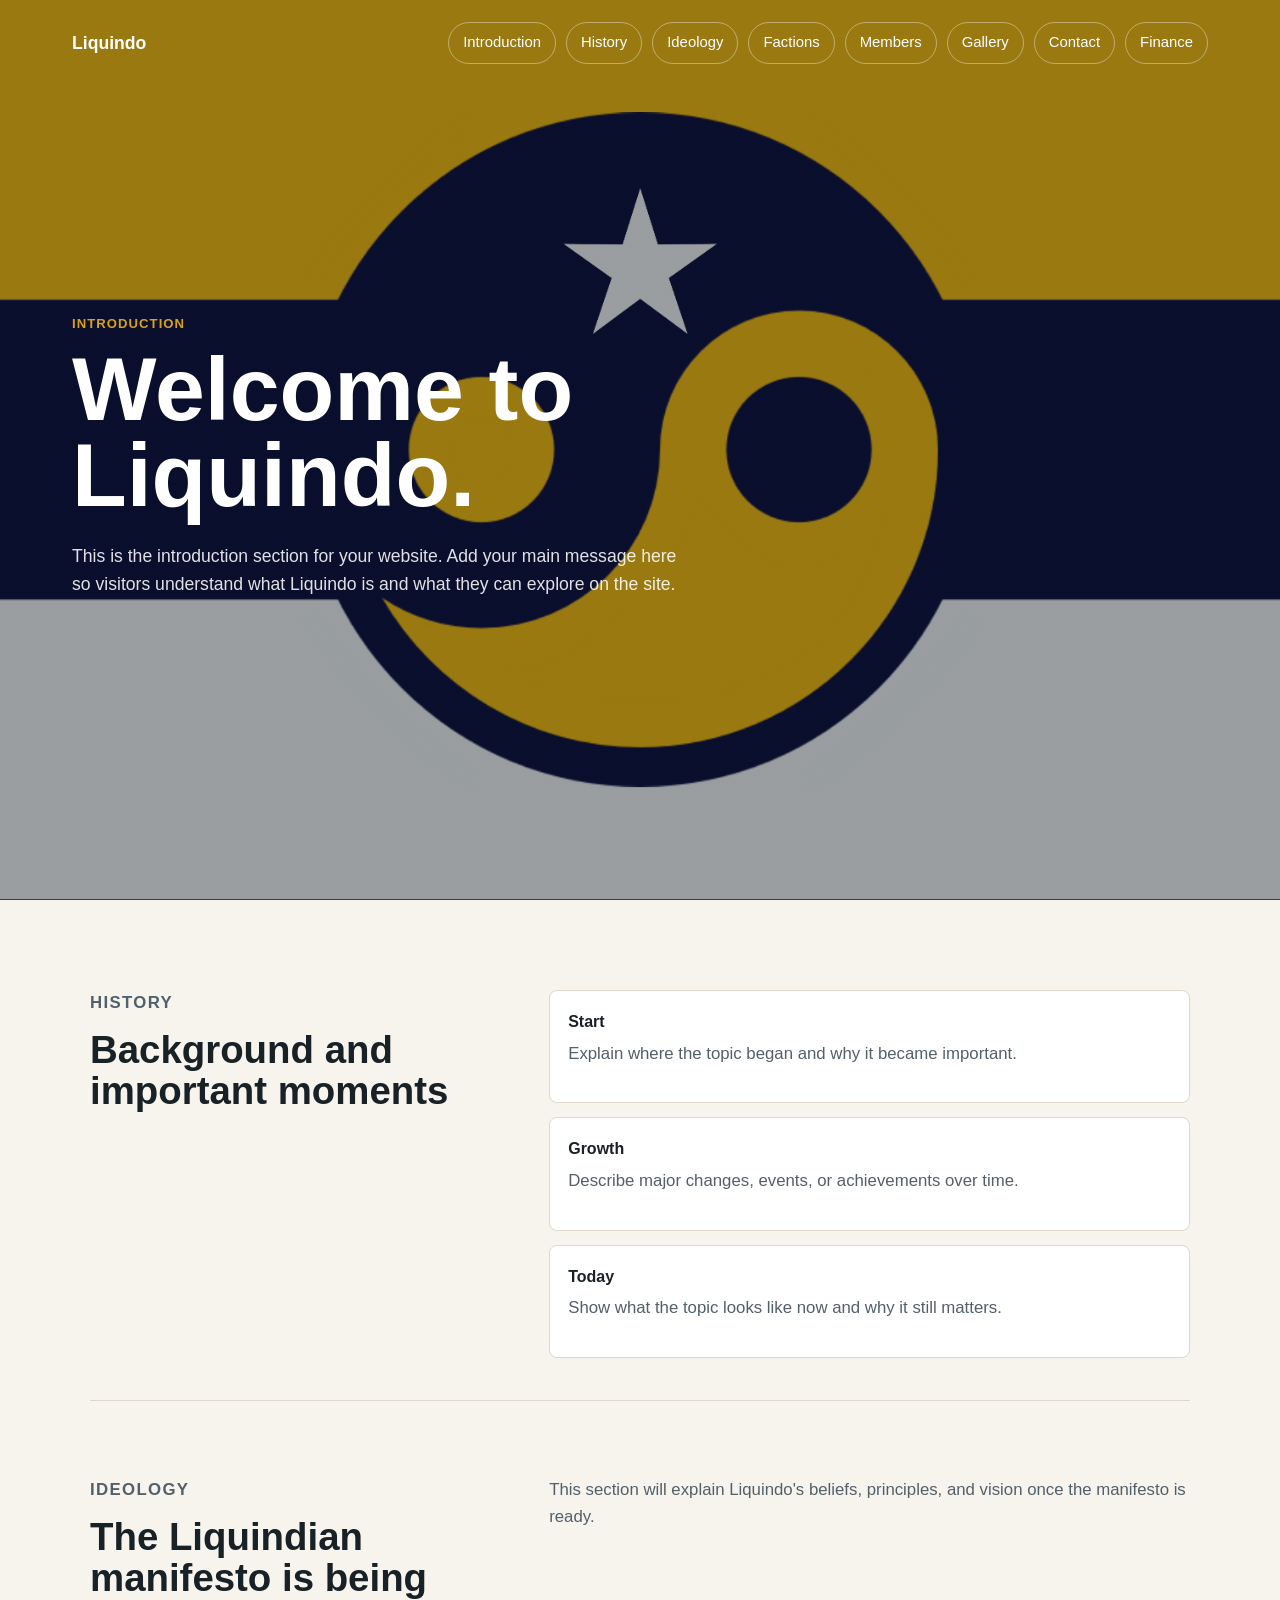
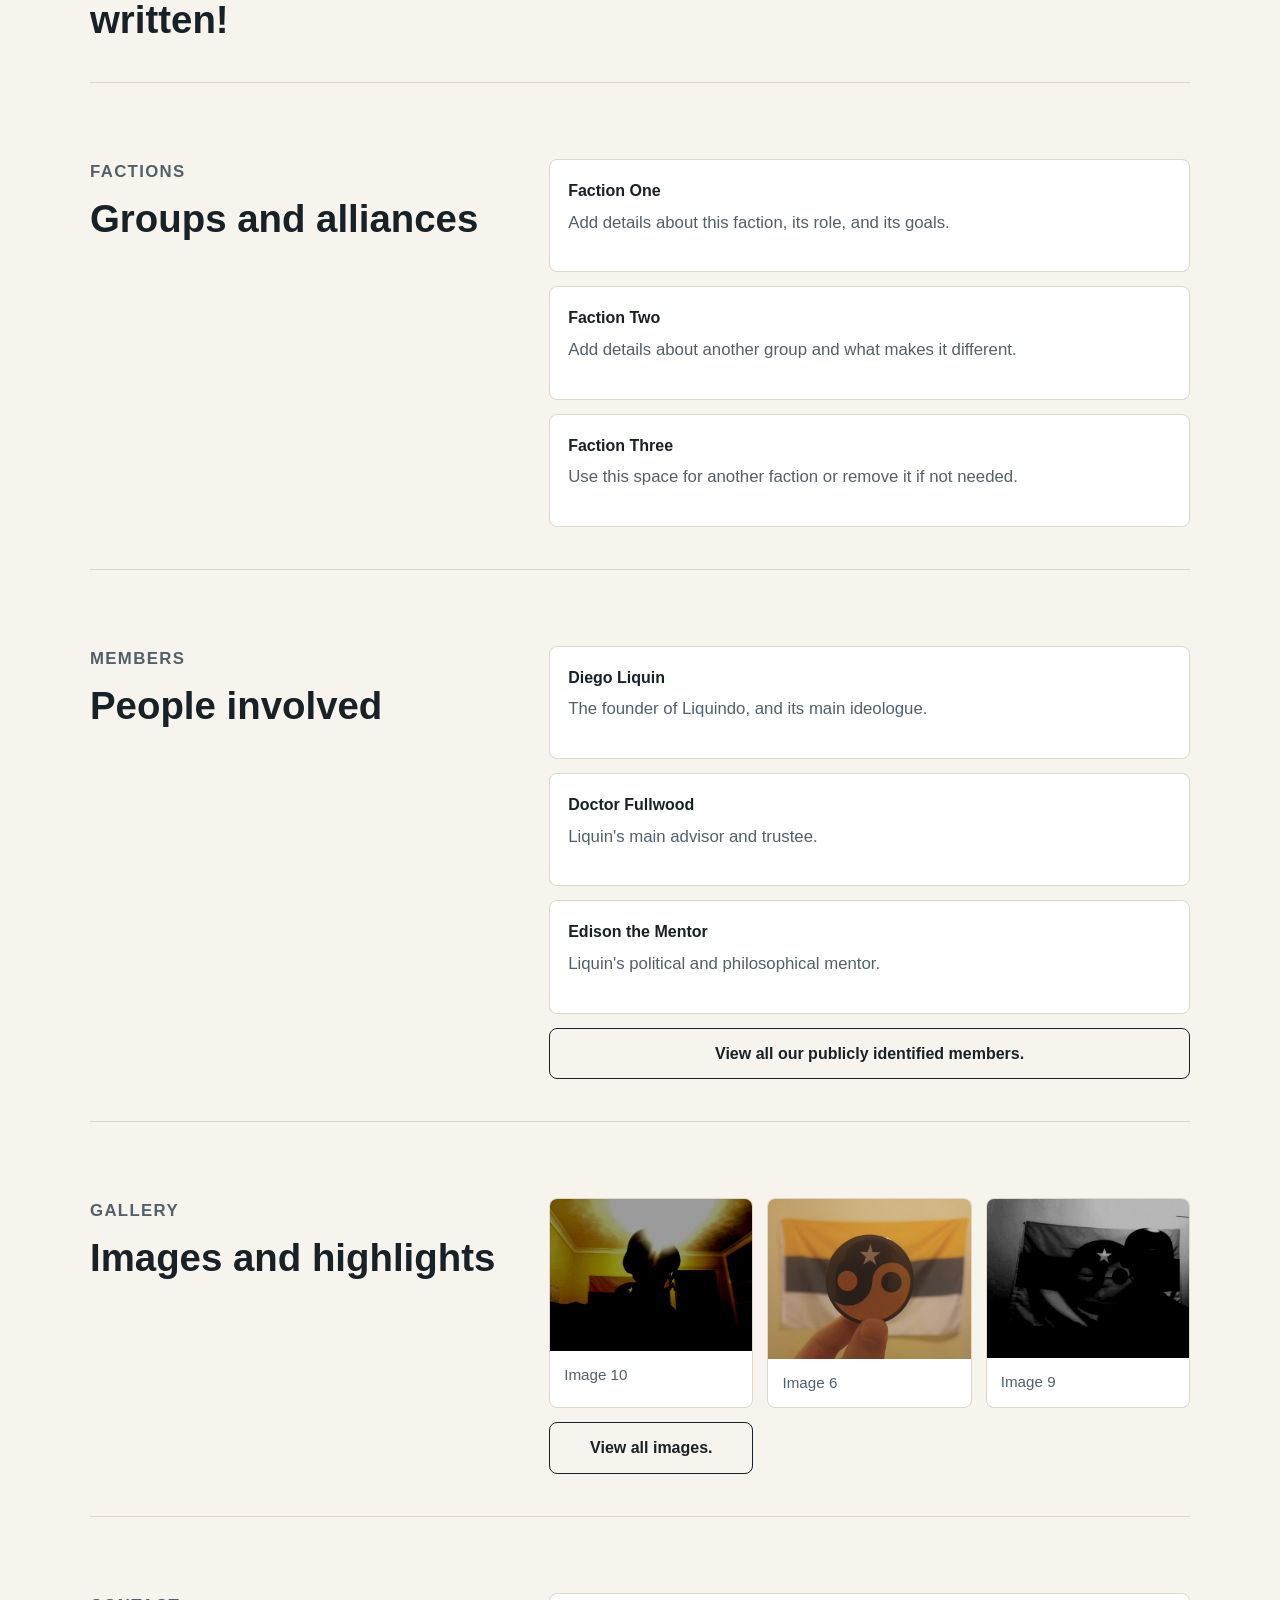
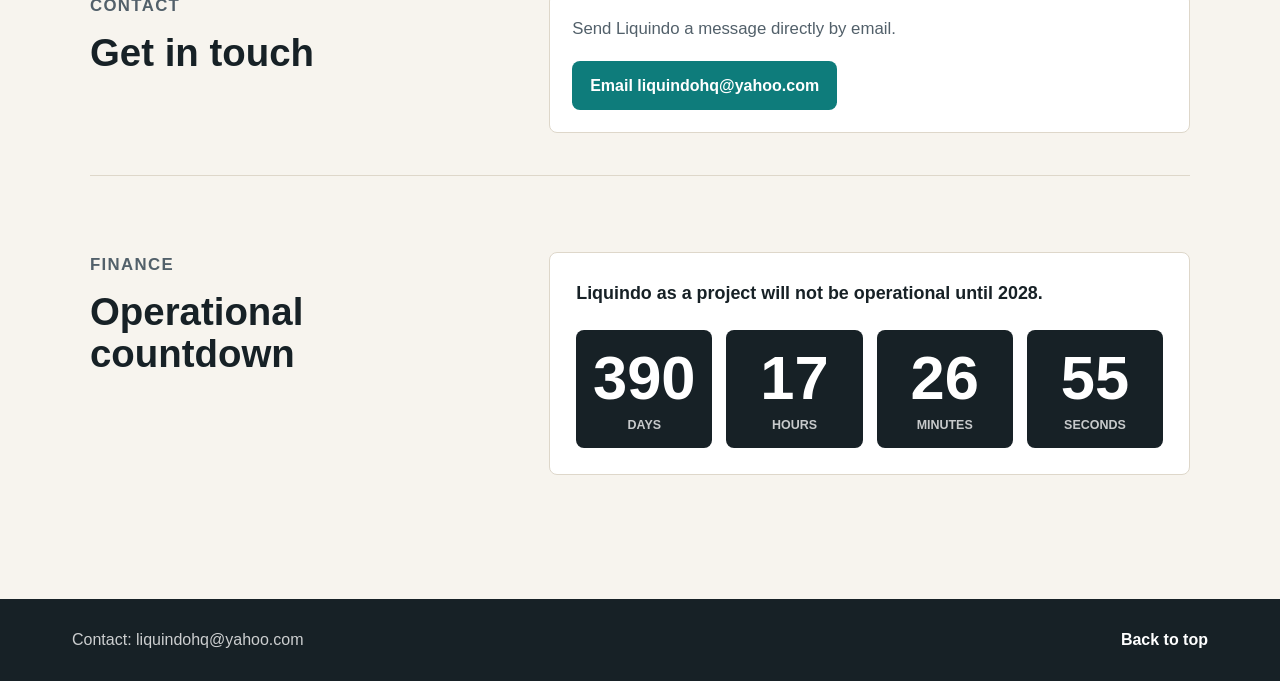
==== index.html @ 4712eaa2 "u" ====
<!DOCTYPE html>
<html lang="en">
  <head>
    <meta charset="UTF-8" />
    <meta name="viewport" content="width=device-width, initial-scale=1.0" />
    <title>Liquindo</title>
    <link rel="stylesheet" href="style.css" />
  </head>
  <body>
    <header class="site-header">
      <nav class="topbar" aria-label="Main navigation">
        <a class="brand" href="#home">Liquindo</a>
        <div class="nav-links">
          <a href="#home">Introduction</a>
          <a href="#history">History</a>
          <a href="#ideology">Ideology</a>
          <a href="#factions">Factions</a>
          <a href="#members">Members</a>
          <a href="#gallery">Gallery</a>
          <a href="#contact">Contact</a>
          <a href="#finance">Finance</a>
        </div>
      </nav>

      <section class="hero" id="home">
        <div class="hero-content">
          <p class="eyebrow">Introduction</p>
          <h1>Welcome to Liquindo.</h1>
          <p>
            This is the introduction section for your website. Add your main
            message here so visitors understand what Liquindo is and what they
            can explore on the site.
          </p>
        </div>
      </section>
    </header>

    <main>
      <section class="content-section split" id="history">
        <div>
          <p class="section-label">History</p>
          <h2>Background and important moments</h2>
        </div>
        <div class="timeline">
          <article>
            <span>Start</span>
            <p>Explain where the topic began and why it became important.</p>
          </article>
          <article>
            <span>Growth</span>
            <p>Describe major changes, events, or achievements over time.</p>
          </article>
          <article>
            <span>Today</span>
            <p>Show what the topic looks like now and why it still matters.</p>
          </article>
        </div>
      </section>

      <section class="content-section" id="ideology">
        <div>
          <p class="section-label">Ideology</p>
          <h2>The Liquindian manifesto is being written!</h2>
        </div>
        <p>
          This section will explain Liquindo's beliefs, principles, and vision
          once the manifesto is ready.
        </p>
      </section>

      <section class="content-section" id="factions">
        <div>
          <p class="section-label">Factions</p>
          <h2>Groups and alliances</h2>
        </div>
        <div class="info-grid">
          <article>
            <strong>Faction One</strong>
            <p>Add details about this faction, its role, and its goals.</p>
          </article>
          <article>
            <strong>Faction Two</strong>
            <p>Add details about another group and what makes it different.</p>
          </article>
          <article>
            <strong>Faction Three</strong>
            <p>Use this space for another faction or remove it if not needed.</p>
          </article>
        </div>
      </section>

      <section class="content-section" id="members">
        <div>
          <p class="section-label">Members</p>
          <h2>People involved</h2>
        </div>
        <div class="info-grid">
          <article>
            <strong>Diego Liquin</strong>
            <p>The founder of Liquindo, and its main ideologue.</p>
          </article>
          <article>
            <strong>Doctor Fullwood</strong>
            <p>Liquin's main advisor and trustee.</p>
          </article>
          <article>
            <strong>Edison the Mentor</strong>
            <p>Liquin's political and philosophical mentor.</p>
          </article>
          <a class="section-link" href="members.html">View all our publicly identified members.</a>
        </div>
      </section>

      <section class="content-section" id="gallery">
        <div>
          <p class="section-label">Gallery</p>
          <h2>Images and highlights</h2>
        </div>
        <div class="gallery-grid">
          <figure>
            <img
              src="images/20251125_223954.jpg"
              alt="Image 10"
            />
            <figcaption>Image 10</figcaption>
          </figure>
          <figure>
            <img
              src="images/20251102_162413.jpg"
              alt="Image 6"
            />
            <figcaption>Image 6</figcaption>
          </figure>
          <figure>
            <img
              src="images/20251125_170954.jpg"
              alt="Image 9"
            />
            <figcaption>Image 9</figcaption>
          </figure>
          <a class="section-link" href="gallery.html">View all images.</a>
        </div>
      </section>

      <section class="content-section" id="contact">
        <div>
          <p class="section-label">Contact</p>
          <h2>Get in touch</h2>
        </div>
        <div class="contact-card">
          <p>Send Liquindo a message directly by email.</p>
          <a class="email-button" href="mailto:liquindohq@yahoo.com">
            Email liquindohq@yahoo.com
          </a>
        </div>
      </section>

      <section class="content-section finance-section" id="finance">
        <div>
          <p class="section-label">Finance</p>
          <h2>Operational countdown</h2>
        </div>
        <div class="countdown-panel">
          <p>Liquindo as a project will not be operational until 2028.</p>
          <div class="countdown" aria-label="Countdown until 2028">
            <span>
              <strong id="days">000</strong>
              Days
            </span>
            <span>
              <strong id="hours">00</strong>
              Hours
            </span>
            <span>
              <strong id="minutes">00</strong>
              Minutes
            </span>
            <span>
              <strong id="seconds">00</strong>
              Seconds
            </span>
          </div>
        </div>
      </section>
    </main>

    <footer>
      <p>Contact: liquindohq@yahoo.com</p>
      <a href="#home">Back to top</a>
    </footer>
    <script>
      const launchDate = new Date("2028-01-01T00:00:00");
      const units = {
        days: document.getElementById("days"),
        hours: document.getElementById("hours"),
        minutes: document.getElementById("minutes"),
        seconds: document.getElementById("seconds"),
      };

      function updateCountdown() {
        const distance = launchDate - new Date();

        if (distance <= 0) {
          units.days.textContent = "000";
          units.hours.textContent = "00";
          units.minutes.textContent = "00";
          units.seconds.textContent = "00";
          return;
        }

        const days = Math.floor(distance / (1000 * 60 * 60 * 24));
        const hours = Math.floor((distance / (1000 * 60 * 60)) % 24);
        const minutes = Math.floor((distance / (1000 * 60)) % 60);
        const seconds = Math.floor((distance / 1000) % 60);

        units.days.textContent = String(days).padStart(3, "0");
        units.hours.textContent = String(hours).padStart(2, "0");
        units.minutes.textContent = String(minutes).padStart(2, "0");
        units.seconds.textContent = String(seconds).padStart(2, "0");
      }

      updateCountdown();
      setInterval(updateCountdown, 1000);
    </script>
  </body>
</html>
---- style.css ----
:root {
  --ink: #172126;
  --muted: #52606a;
  --paper: #f7f4ee;
  --surface: #ffffff;
  --teal: #0e7c7b;
  --coral: #d95d39;
  --gold: #d8a31a;
  --green: #4d8f42;
  --border: #ded7ca;
  --shadow: 0 20px 45px rgba(23, 33, 38, 0.12);
}

* {
  box-sizing: border-box;
}

html {
  scroll-behavior: smooth;
}

body {
  margin: 0;
  background: var(--paper);
  color: var(--ink);
  font-family: Arial, Helvetica, sans-serif;
  line-height: 1.6;
}

a {
  color: inherit;
  text-decoration: none;
}

.site-header {
  min-height: 100vh;
  background:
    linear-gradient(rgba(23, 33, 38, 0.44), rgba(23, 33, 38, 0.44)),
    url("images/liquindo-intro.png");
  background-position: center;
  background-size: cover;
  color: #ffffff;
}

.page-header {
  background: var(--ink);
  color: #ffffff;
}

.topbar {
  display: flex;
  align-items: center;
  justify-content: space-between;
  gap: 24px;
  padding: 22px min(6vw, 72px);
}

.brand {
  font-size: 1.1rem;
  font-weight: 800;
}

.nav-links {
  display: flex;
  flex-wrap: wrap;
  gap: 10px;
  justify-content: flex-end;
}

.nav-links a {
  border: 1px solid rgba(255, 255, 255, 0.38);
  border-radius: 999px;
  padding: 8px 14px;
  font-size: 0.93rem;
  transition: background 0.2s ease, transform 0.2s ease;
}

.nav-links a:hover {
  background: rgba(255, 255, 255, 0.16);
  transform: translateY(-2px);
}

.hero {
  display: flex;
  align-items: center;
  min-height: calc(100vh - 86px);
  padding: 40px min(6vw, 72px) 80px;
}

.hero-content {
  max-width: 920px;
}

.page-title {
  max-width: 920px;
  padding: 70px min(6vw, 72px) 86px;
}

.page-title h1 {
  max-width: 780px;
  margin: 0;
  font-size: clamp(2.4rem, 6vw, 5rem);
  line-height: 1;
}

.page-title p:not(.eyebrow) {
  max-width: 620px;
  margin: 22px 0 0;
  color: rgba(255, 255, 255, 0.82);
  font-size: 1.1rem;
}

.eyebrow,
.section-label {
  margin: 0 0 12px;
  color: var(--gold);
  font-size: 0.82rem;
  font-weight: 800;
  letter-spacing: 0.08em;
  text-transform: uppercase;
}

.hero h1 {
  max-width: 780px;
  margin: 0;
  font-size: clamp(2.6rem, 7vw, 5.8rem);
  line-height: 0.96;
}

.hero p:not(.eyebrow) {
  max-width: 620px;
  margin: 24px 0 34px;
  color: rgba(255, 255, 255, 0.88);
  font-size: 1.1rem;
}

main {
  padding: 48px min(6vw, 72px);
}

.full-page-section {
  max-width: 1100px;
  margin: 0 auto;
  padding: 24px 0 56px;
}

.content-section {
  display: grid;
  grid-template-columns: minmax(180px, 0.8fr) minmax(260px, 1.2fr);
  gap: 32px;
  align-items: start;
  max-width: 1100px;
  margin: 0 auto 34px;
  padding: 42px 0;
  border-bottom: 1px solid var(--border);
}

.content-section h2 {
  margin: 0;
  font-size: clamp(1.7rem, 3vw, 2.7rem);
  line-height: 1.08;
}

.content-section p {
  margin-top: 0;
  color: var(--muted);
  font-size: 1.05rem;
}

.timeline,
.finance-grid,
.info-grid,
.gallery-grid {
  display: grid;
  gap: 14px;
}

.timeline article,
.finance-grid article,
.info-grid article {
  border: 1px solid var(--border);
  border-radius: 8px;
  background: var(--surface);
  padding: 18px;
}

.timeline span,
.finance-grid strong,
.info-grid strong {
  display: block;
  margin-bottom: 6px;
  color: var(--ink);
  font-weight: 800;
}

.gallery-grid {
  grid-template-columns: repeat(3, minmax(0, 1fr));
}

.wide-grid,
.gallery-page-grid {
  grid-template-columns: repeat(4, minmax(0, 1fr));
}

.gallery-page-grid {
  display: block;
  column-count: 4;
  column-gap: 14px;
}

.selected-gallery {
  display: grid;
  grid-template-columns: minmax(0, 1.2fr) minmax(280px, 0.8fr);
  gap: 24px;
  align-items: stretch;
  margin-bottom: 28px;
  border: 1px solid var(--border);
  border-radius: 8px;
  background: var(--surface);
  overflow: hidden;
}

.selected-gallery[hidden] {
  display: none;
}

.selected-image-frame {
  display: grid;
  min-height: 340px;
  place-items: center;
  background: #070a2c;
  padding: 18px;
}

.selected-image-frame img {
  display: block;
  width: auto;
  height: auto;
  max-width: 100%;
  max-height: min(62vh, 620px);
  object-fit: contain;
}

.selected-description {
  display: flex;
  flex-direction: column;
  justify-content: center;
  padding: 28px;
}

.selected-description h2 {
  margin: 0 0 14px;
  font-size: clamp(2rem, 4vw, 3.5rem);
  line-height: 1;
}

.selected-description p:last-child {
  margin: 0;
  color: var(--muted);
  font-size: 1.05rem;
}

.gallery-page-grid figure {
  display: inline-block;
  width: 100%;
  margin: 0 0 14px;
  break-inside: avoid;
  cursor: pointer;
  transition: border-color 0.2s ease, box-shadow 0.2s ease, transform 0.2s ease;
}

.gallery-page-grid figure:hover,
.gallery-page-grid figure:focus {
  border-color: var(--gold);
  box-shadow: 0 12px 26px rgba(23, 33, 38, 0.16);
  outline: none;
  transform: translateY(-2px);
}

.gallery-page-grid figure.is-selected {
  border-color: var(--gold);
  box-shadow: 0 0 0 3px rgba(216, 163, 26, 0.24);
}

.section-link {
  display: inline-flex;
  align-items: center;
  justify-content: center;
  min-height: 48px;
  border: 1px solid var(--ink);
  border-radius: 8px;
  padding: 12px 16px;
  color: var(--ink);
  font-weight: 800;
}

.gallery-grid figure {
  margin: 0;
  overflow: hidden;
  border: 1px solid var(--border);
  border-radius: 8px;
  background: var(--surface);
}

.gallery-grid img {
  display: block;
  width: 100%;
  height: auto;
}

.media-placeholder {
  display: grid;
  width: 100%;
  aspect-ratio: 4 / 3;
  place-items: center;
  align-content: center;
  gap: 8px;
  background: var(--ink);
  color: #ffffff;
}

.media-placeholder span {
  color: rgba(255, 255, 255, 0.72);
  font-size: 0.9rem;
}

.gallery-grid figcaption {
  padding: 12px 14px;
  color: var(--muted);
  font-size: 0.95rem;
}

.contact-card {
  border: 1px solid var(--border);
  border-radius: 8px;
  background: var(--surface);
  padding: 22px;
}

.contact-card p {
  margin-bottom: 18px;
  color: var(--muted);
}

.email-button {
  display: inline-flex;
  align-items: center;
  justify-content: center;
  min-height: 48px;
  border-radius: 8px;
  background: var(--teal);
  color: #ffffff;
  font-weight: 800;
  padding: 12px 18px;
}

.countdown-panel {
  border: 1px solid var(--border);
  border-radius: 8px;
  background: var(--surface);
  padding: 26px;
}

.countdown-panel p {
  max-width: 640px;
  margin: 0 0 22px;
  color: var(--ink);
  font-size: 1.12rem;
  font-weight: 800;
}

.countdown {
  display: grid;
  grid-template-columns: repeat(4, minmax(0, 1fr));
  gap: 14px;
}

.countdown span {
  display: flex;
  min-height: 118px;
  flex-direction: column;
  align-items: center;
  justify-content: center;
  gap: 10px;
  border-radius: 8px;
  background: var(--ink);
  color: rgba(255, 255, 255, 0.76);
  font-size: 0.78rem;
  font-weight: 800;
  line-height: 1;
  text-transform: uppercase;
}

.countdown strong {
  color: #ffffff;
  font-size: clamp(2.4rem, 4.8vw, 4.15rem);
  line-height: 1;
}

.finance-section {
  border-bottom: 0;
}

footer {
  display: flex;
  align-items: center;
  justify-content: space-between;
  gap: 18px;
  padding: 28px min(6vw, 72px);
  background: var(--ink);
  color: #ffffff;
}

footer p {
  margin: 0;
  color: rgba(255, 255, 255, 0.78);
}

footer a {
  font-weight: 800;
}

@media (max-width: 780px) {
  .topbar {
    align-items: flex-start;
    flex-direction: column;
  }

  .nav-links {
    justify-content: flex-start;
  }

  .content-section {
    grid-template-columns: 1fr;
  }

  .gallery-grid {
    grid-template-columns: 1fr;
  }

  .wide-grid,
  .gallery-page-grid {
    grid-template-columns: 1fr;
  }

  .gallery-page-grid {
    column-count: 2;
  }

  .selected-gallery {
    grid-template-columns: 1fr;
  }

  .selected-image-frame {
    min-height: 300px;
  }

  .countdown {
    grid-template-columns: repeat(2, minmax(0, 1fr));
  }

  .countdown strong {
    font-size: clamp(2.8rem, 12vw, 4.4rem);
  }

  .hero {
    min-height: auto;
    padding-top: 34px;
  }

  .content-section {
    gap: 18px;
  }

  footer {
    align-items: flex-start;
    flex-direction: column;
  }
}

@media (max-width: 460px) {
  .nav-links a {
    flex: 1 1 46%;
    text-align: center;
  }

  .hero h1 {
    font-size: 2.45rem;
  }

  .countdown {
    grid-template-columns: 1fr;
  }

  .countdown-panel {
    padding: 18px;
  }

  .countdown span {
    min-height: 102px;
  }

  .gallery-page-grid {
    column-count: 1;
  }

  .selected-description {
    padding: 22px;
  }
}
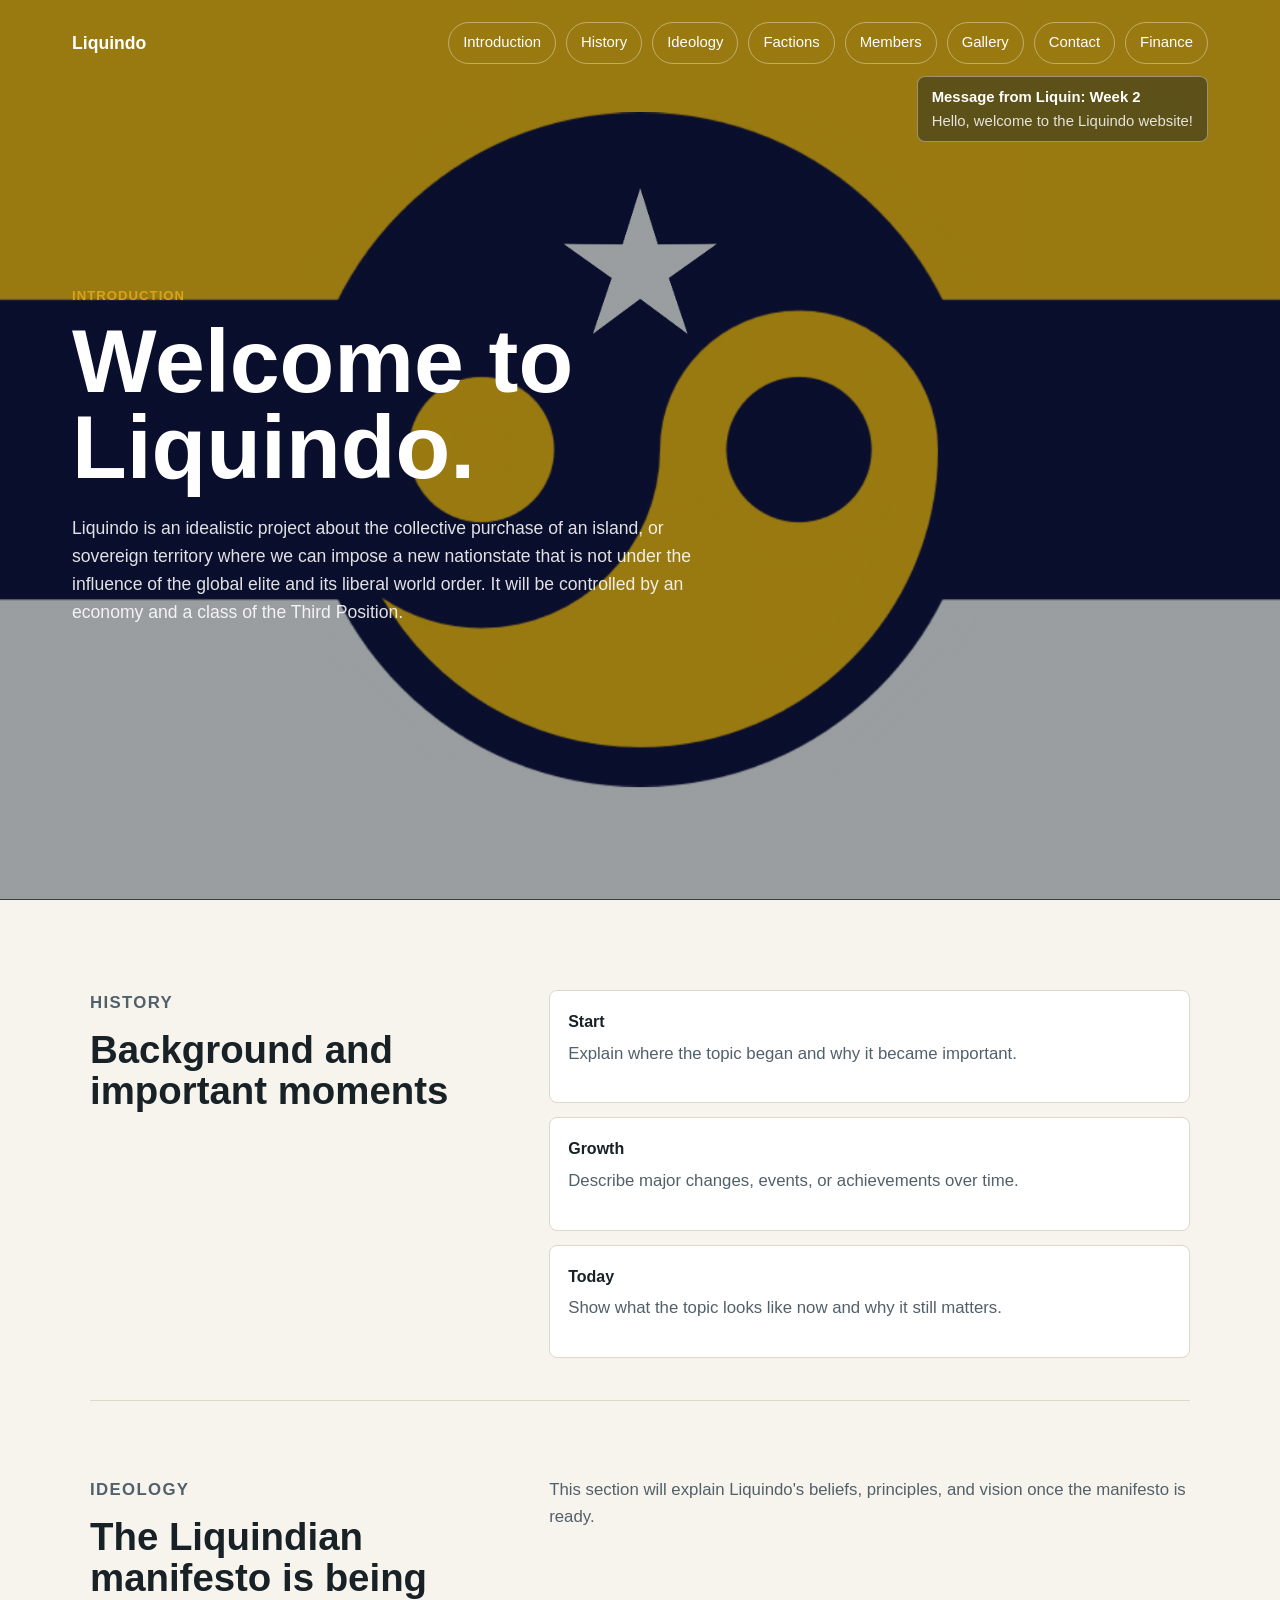
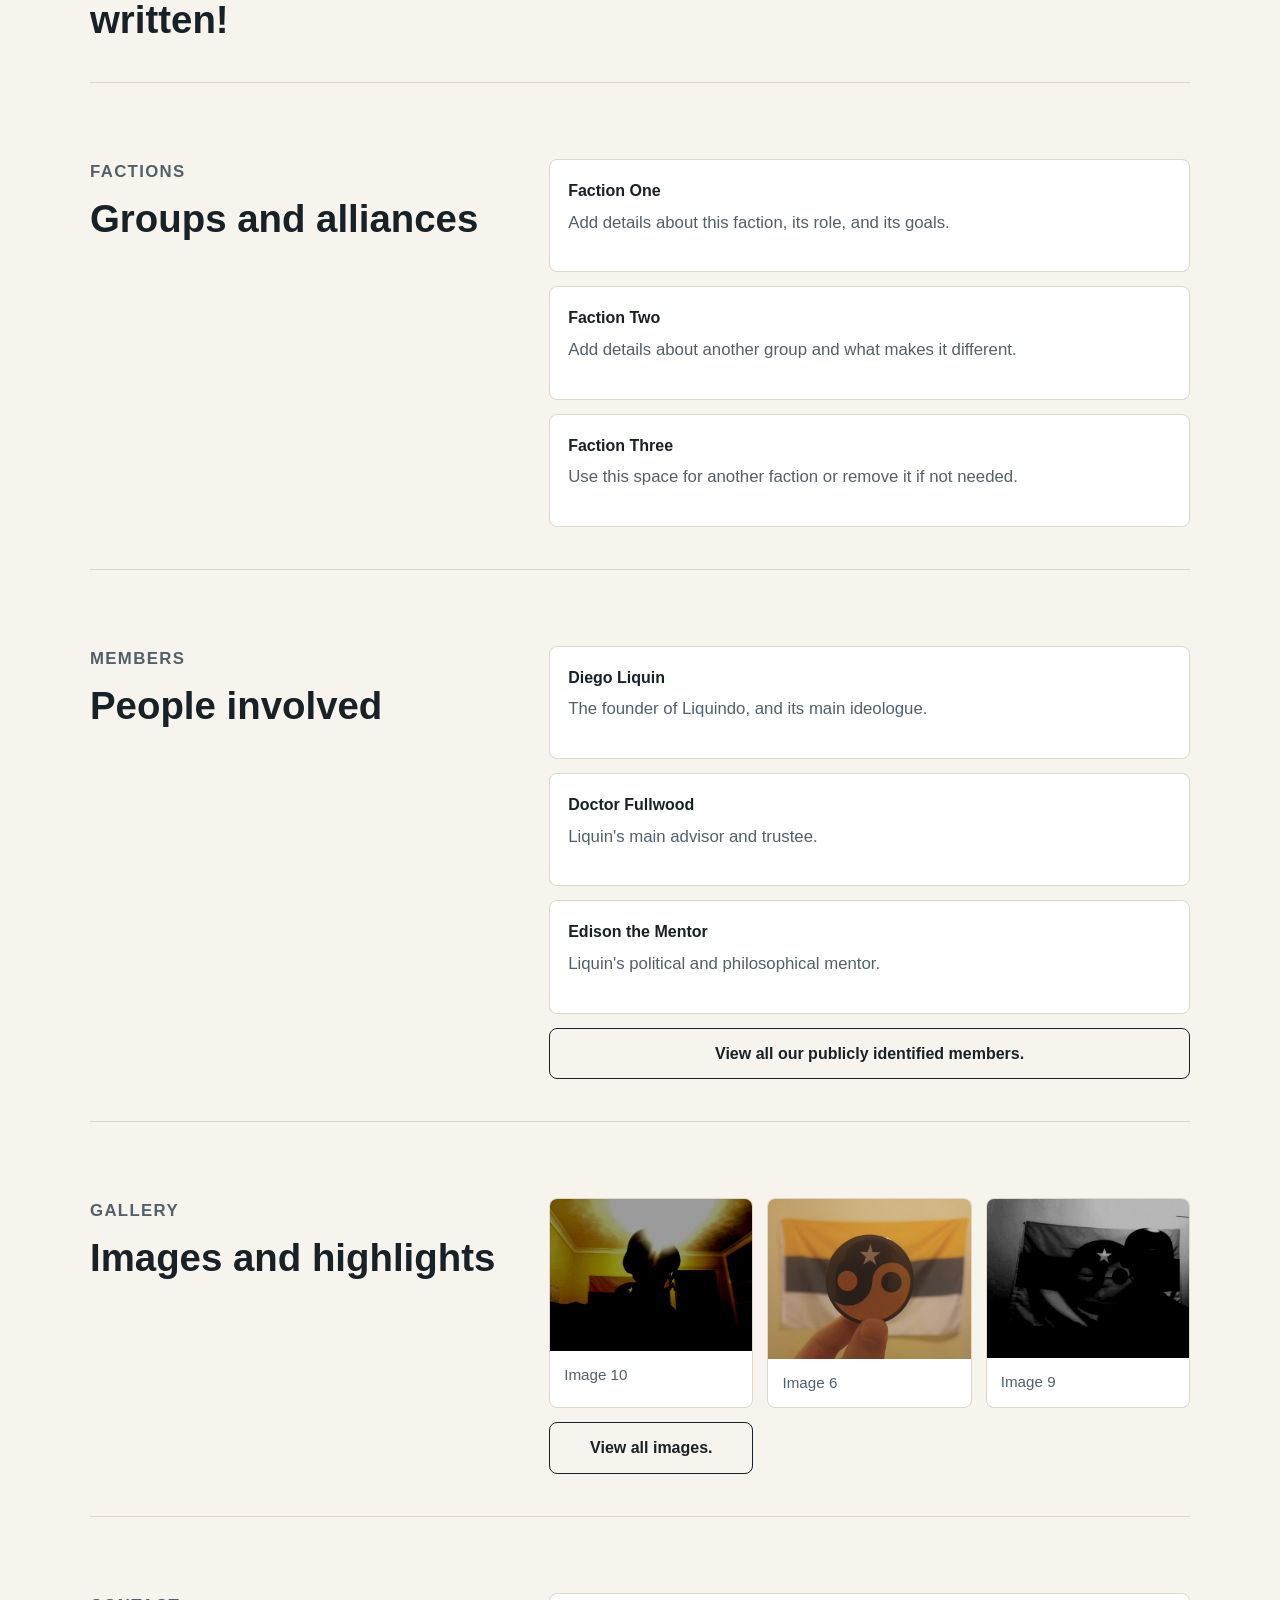
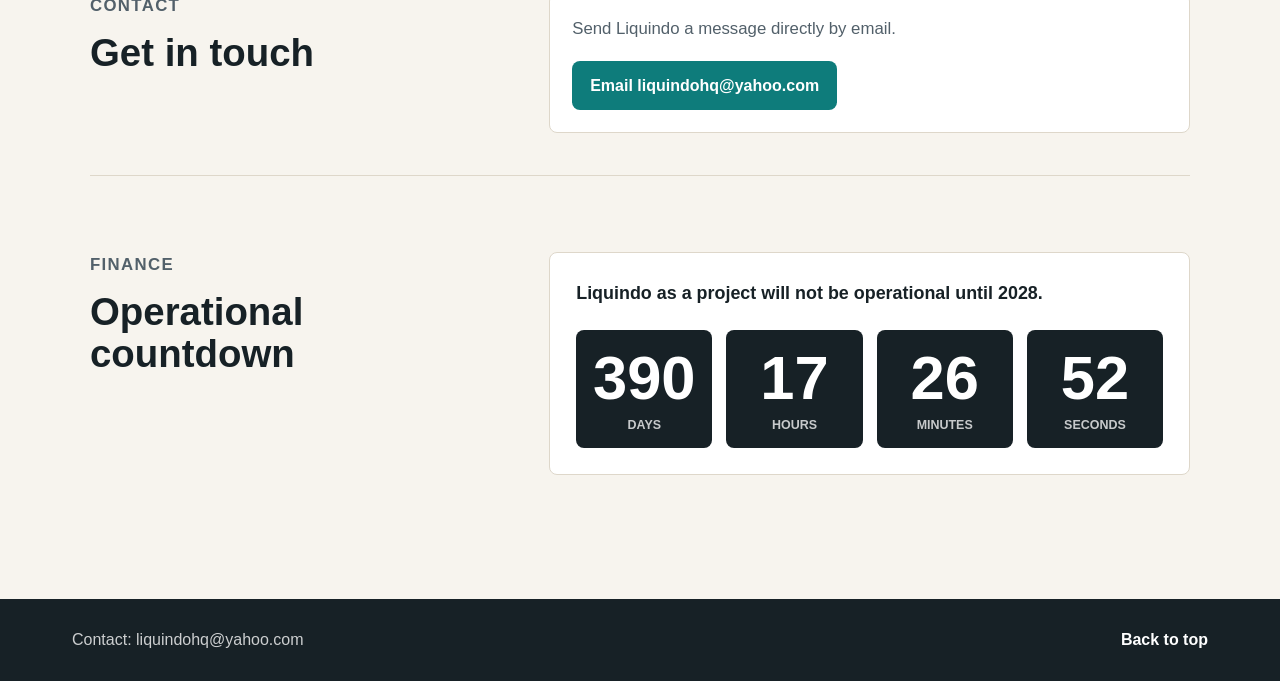
==== commit 34d4e978: "u" ====
--- a/index.html
+++ b/index.html
@@ -21,15 +21,21 @@
           <a href="#finance">Finance</a>
         </div>
       </nav>
+      <aside class="liquin-message">
+        <strong>Message from Liquin: Week 2</strong>
+        <span>Hello, welcome to the Liquindo website!</span>
+      </aside>
 
       <section class="hero" id="home">
         <div class="hero-content">
           <p class="eyebrow">Introduction</p>
           <h1>Welcome to Liquindo.</h1>
           <p>
-            This is the introduction section for your website. Add your main
-            message here so visitors understand what Liquindo is and what they
-            can explore on the site.
+            Liquindo is an idealistic project about the collective purchase of
+            an island, or sovereign territory where we can impose a new
+            nationstate that is not under the influence of the global elite and
+            its liberal world order. It will be controlled by an economy and a
+            class of the Third Position.
           </p>
         </div>
       </section>
--- a/style.css
+++ b/style.css
@@ -33,6 +33,7 @@
 }
 
 .site-header {
+  position: relative;
   min-height: 100vh;
   background:
     linear-gradient(rgba(23, 33, 38, 0.44), rgba(23, 33, 38, 0.44)),
@@ -78,6 +79,31 @@
 .nav-links a:hover {
   background: rgba(255, 255, 255, 0.16);
   transform: translateY(-2px);
+}
+
+.liquin-message {
+  position: absolute;
+  top: 76px;
+  right: min(6vw, 72px);
+  display: grid;
+  gap: 4px;
+  max-width: 310px;
+  border: 1px solid rgba(255, 255, 255, 0.38);
+  border-radius: 8px;
+  background: rgba(23, 33, 38, 0.46);
+  padding: 10px 14px;
+  color: #ffffff;
+  font-size: 0.93rem;
+  backdrop-filter: blur(8px);
+}
+
+.liquin-message strong,
+.liquin-message span {
+  line-height: 1.35;
+}
+
+.liquin-message span {
+  color: rgba(255, 255, 255, 0.84);
 }
 
 .hero {
@@ -430,6 +456,12 @@
     justify-content: flex-start;
   }
 
+  .liquin-message {
+    position: static;
+    max-width: none;
+    margin: 0 min(6vw, 72px) 18px;
+  }
+
   .content-section {
     grid-template-columns: 1fr;
   }
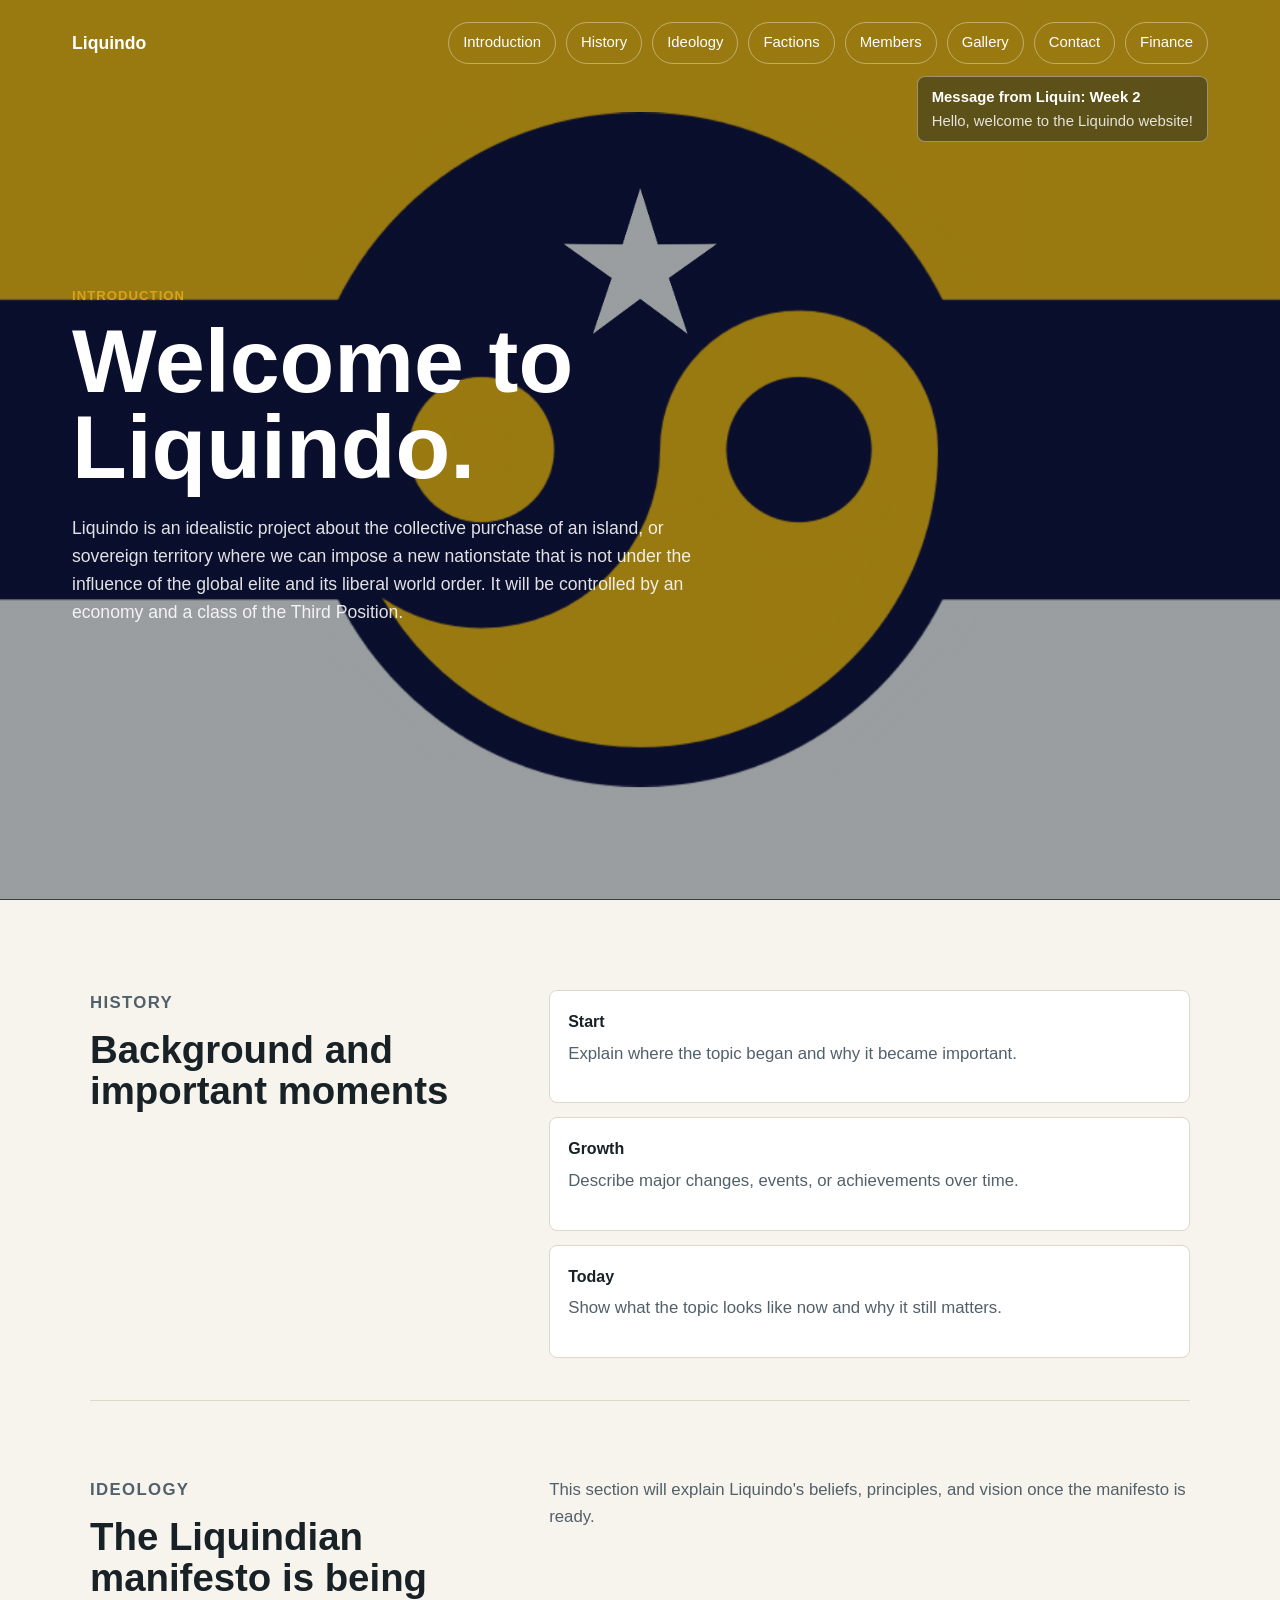
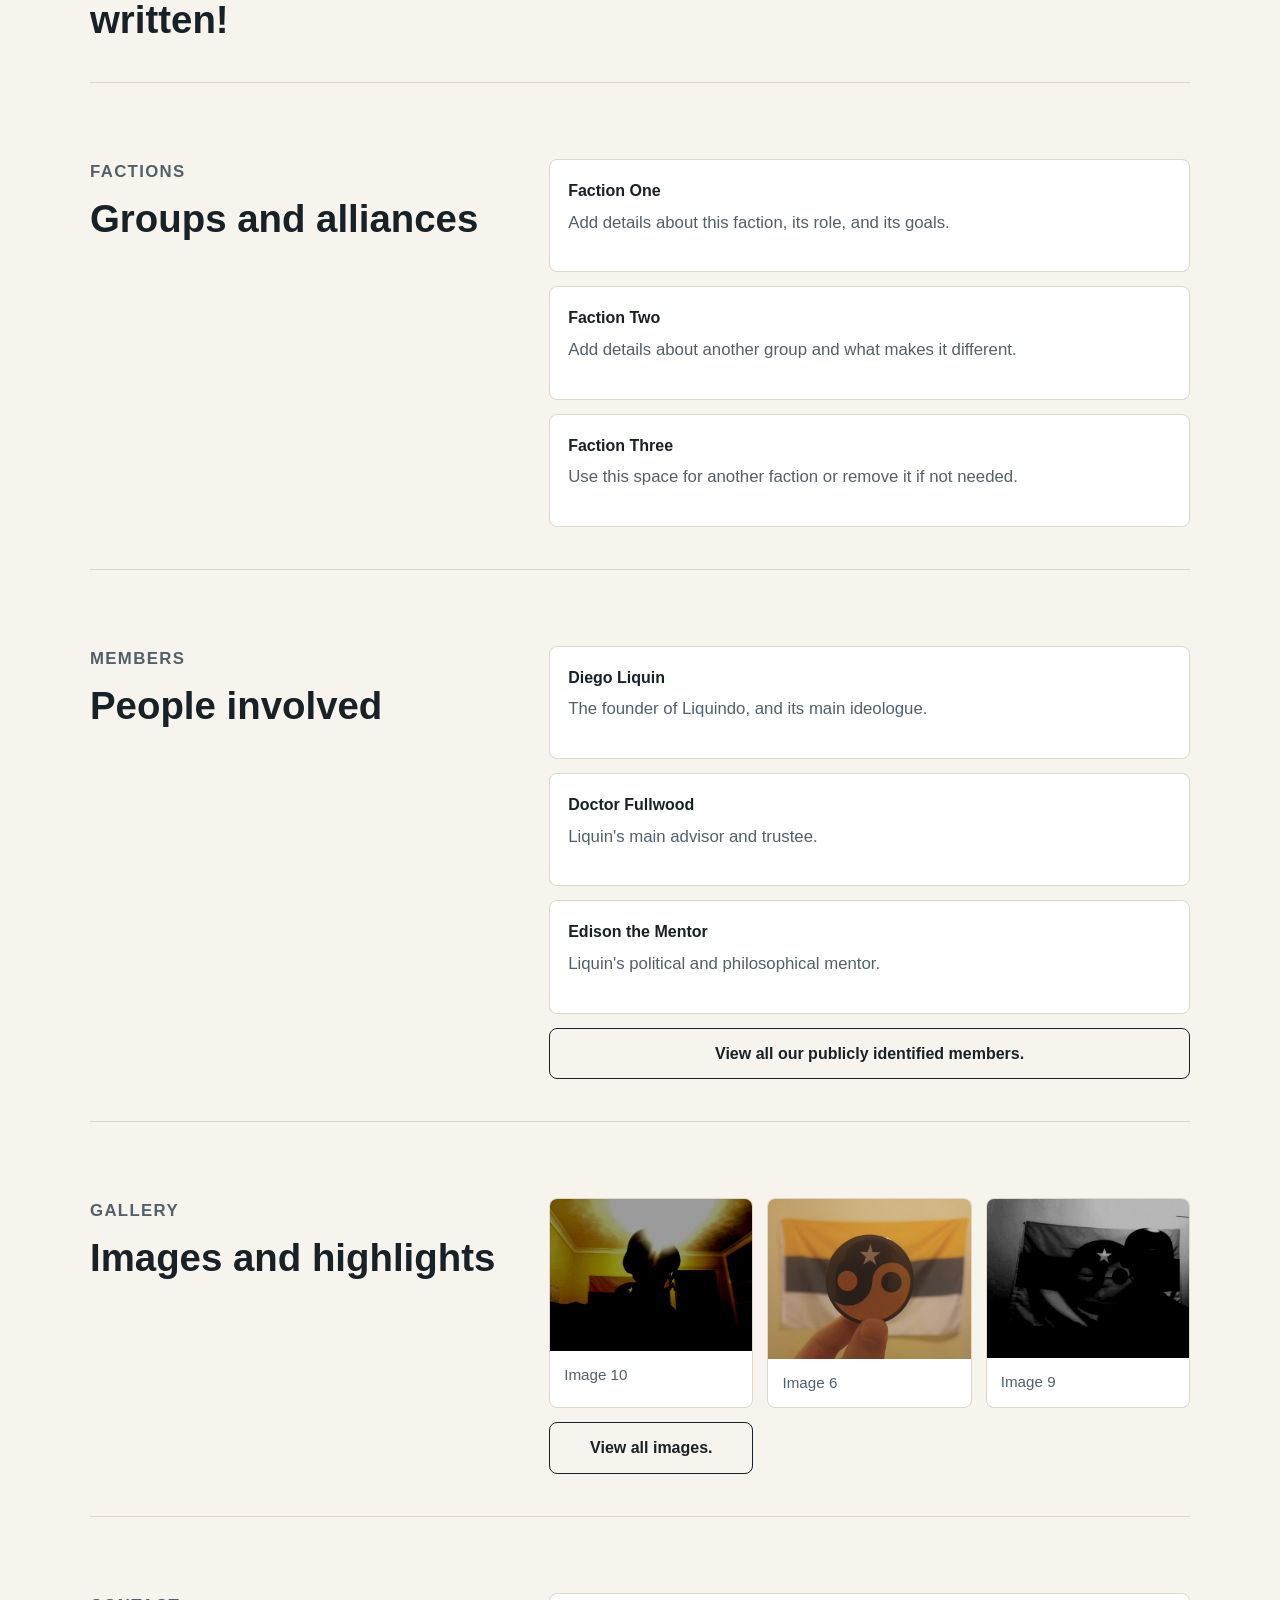
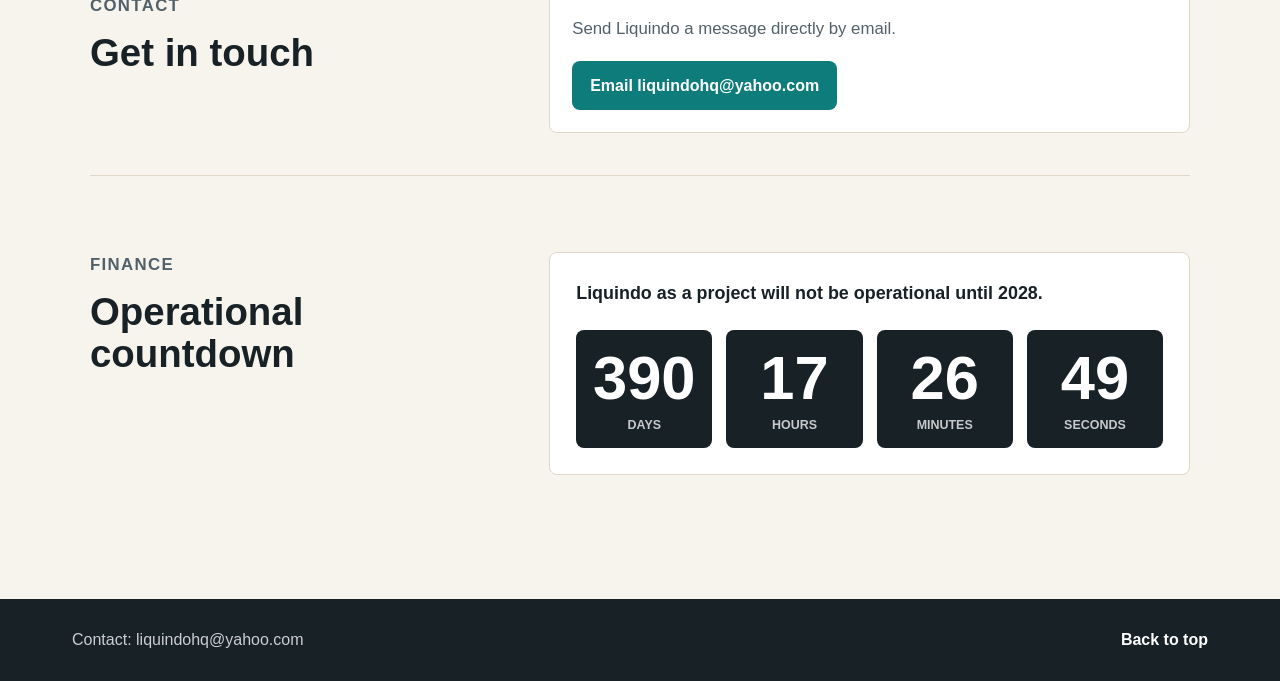
==== commit 35980f8d: "added tawk to" ====
--- a/index.html
+++ b/index.html
@@ -25,6 +25,19 @@
         <strong>Message from Liquin: Week 2</strong>
         <span>Hello, welcome to the Liquindo website!</span>
       </aside>
+      <!--Start of Tawk.to Script-->
+      <script type="text/javascript">
+        var Tawk_API = Tawk_API || {}, Tawk_LoadStart = new Date();
+        (function () {
+          var s1 = document.createElement("script"), s0 = document.getElementsByTagName("script")[0];
+          s1.async = true;
+          s1.src = "https://embed.tawk.to/6a3427374873f71d454a1cc0/1jrdrickt";
+          s1.charset = "UTF-8";
+          s1.setAttribute("crossorigin", "*");
+          s0.parentNode.insertBefore(s1, s0);
+        })();
+      </script>
+      <!--End of Tawk.to Script-->
 
       <section class="hero" id="home">
         <div class="hero-content">
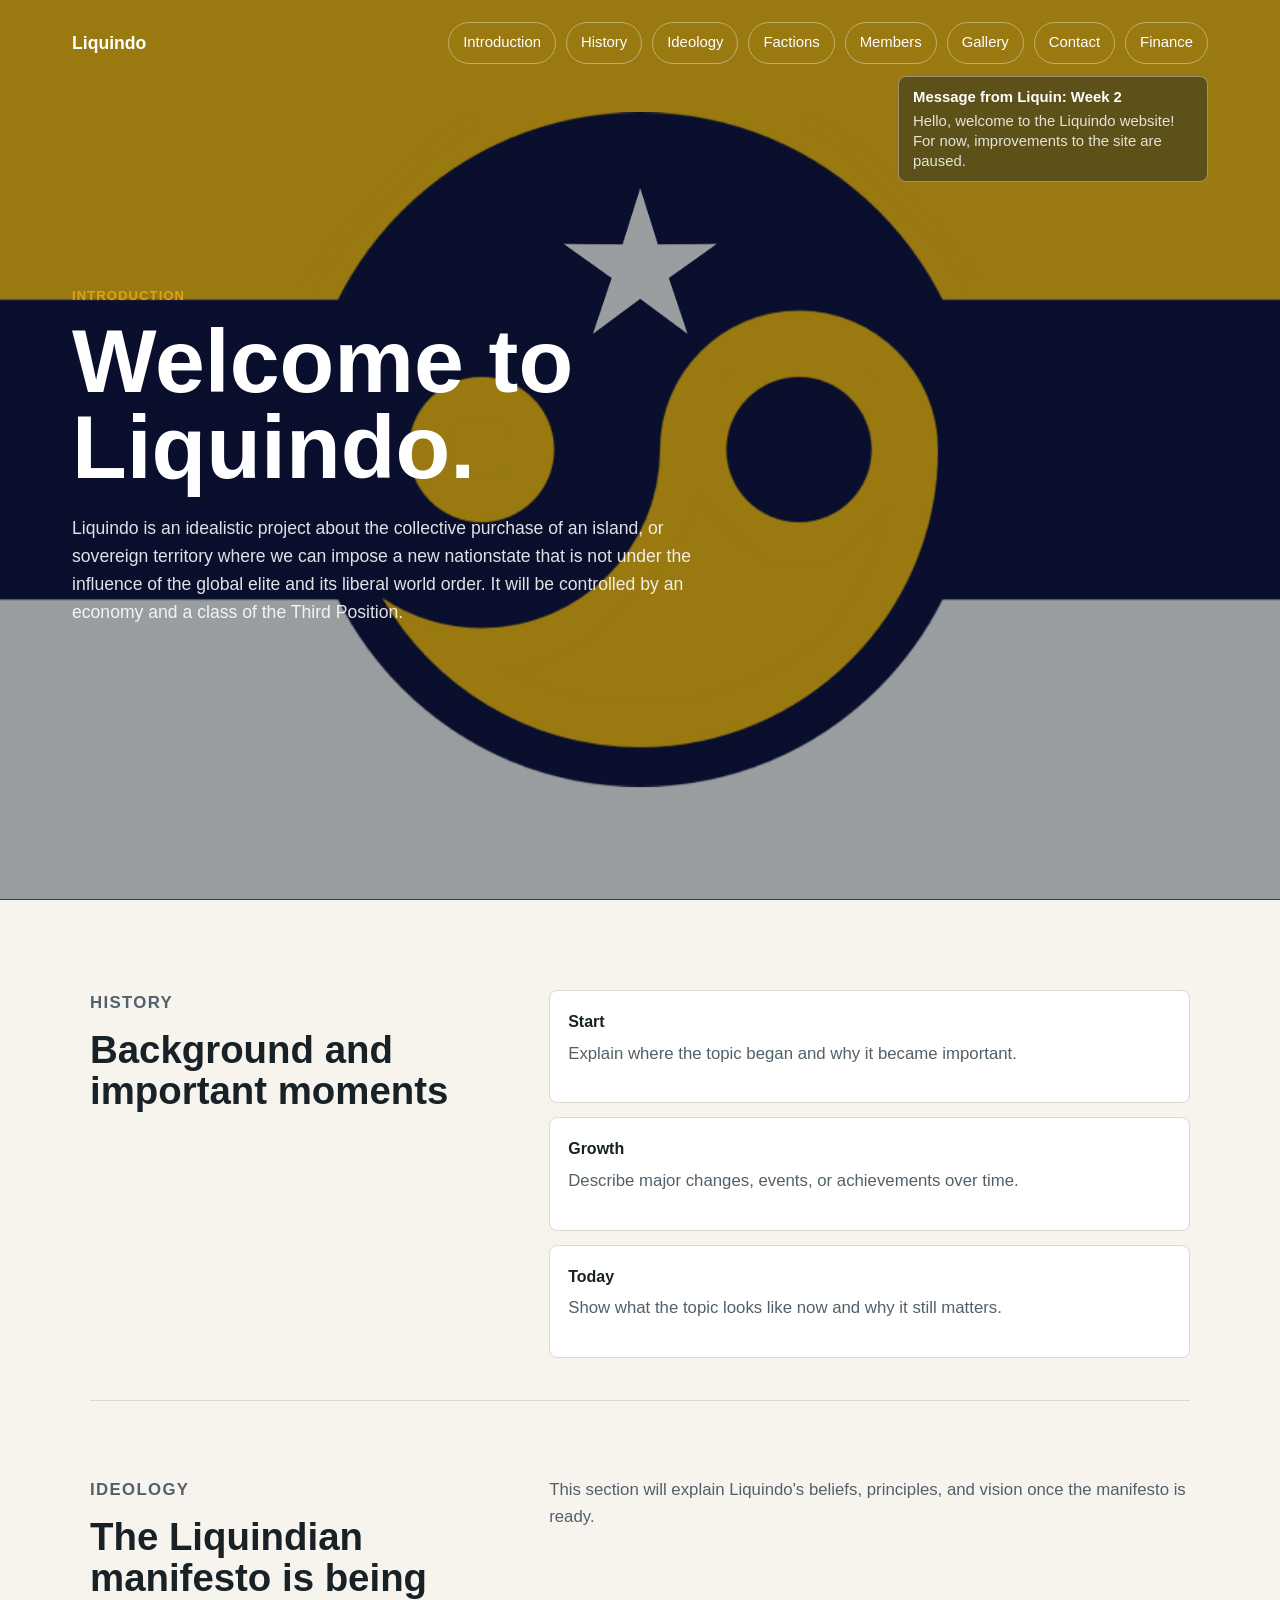
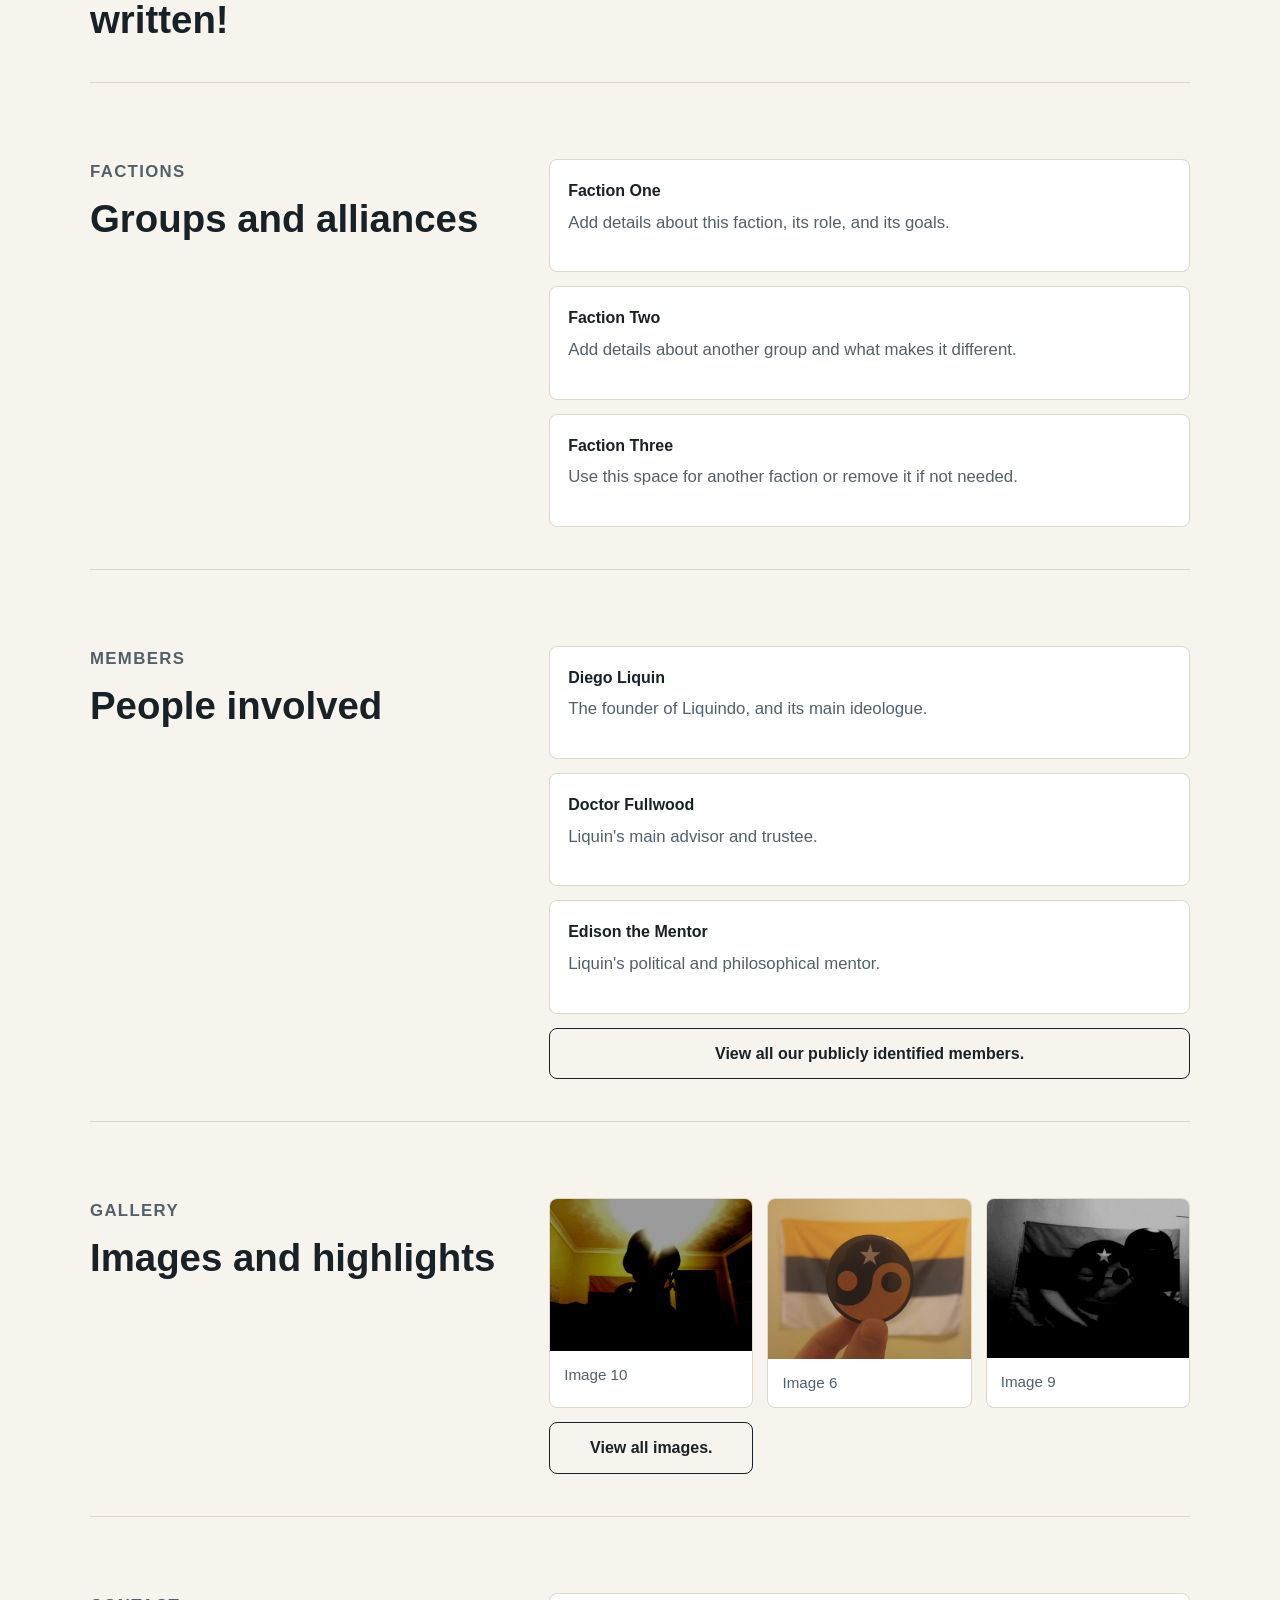
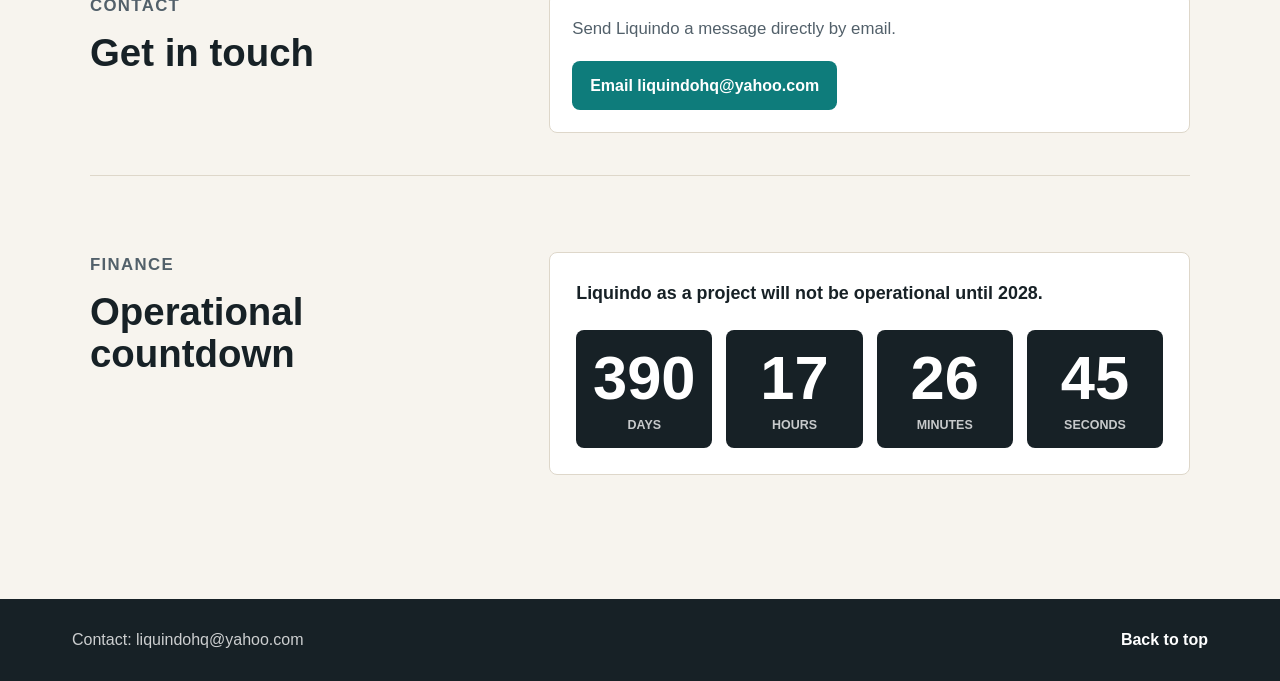
==== commit 7e10d88b: "Update index.html" ====
--- a/index.html
+++ b/index.html
@@ -23,7 +23,7 @@
       </nav>
       <aside class="liquin-message">
         <strong>Message from Liquin: Week 2</strong>
-        <span>Hello, welcome to the Liquindo website!</span>
+        <span>Hello, welcome to the Liquindo website! For now, improvements to the site are paused.</span>
       </aside>
       <!--Start of Tawk.to Script-->
       <script type="text/javascript">
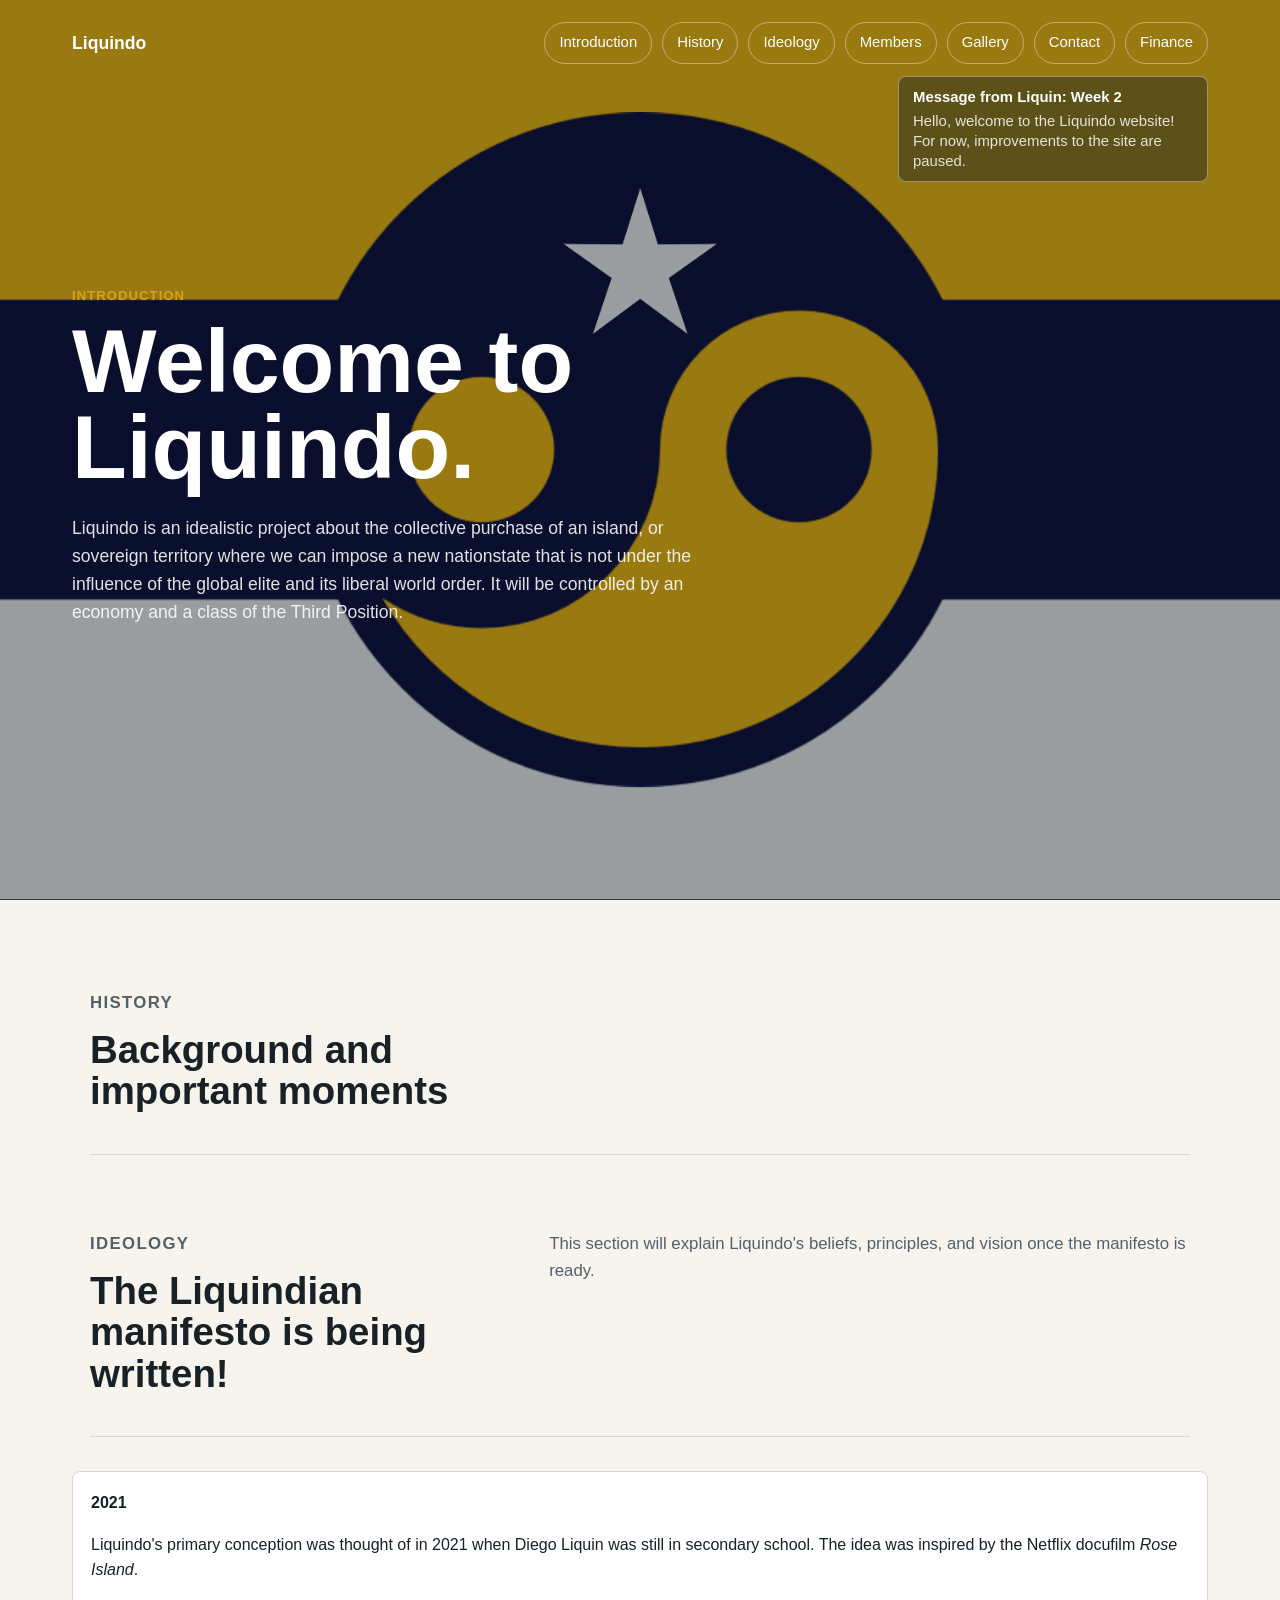
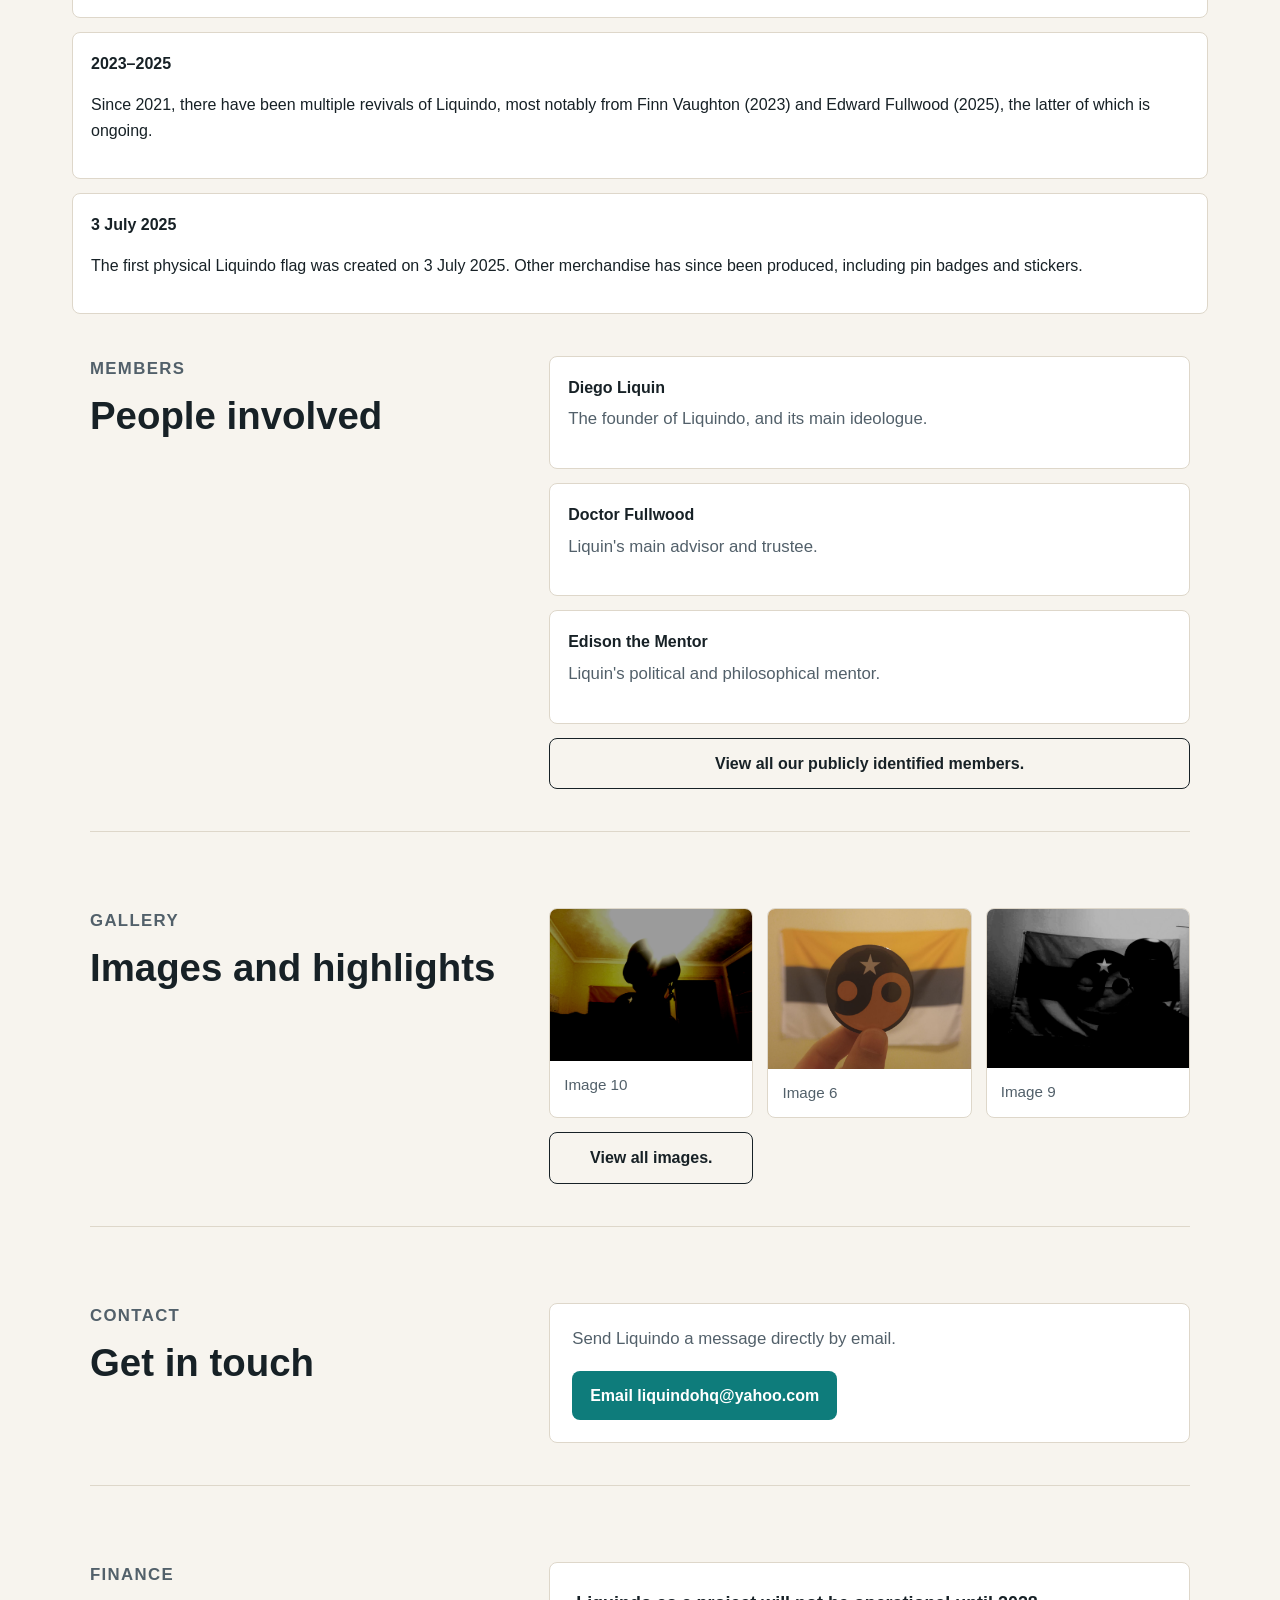
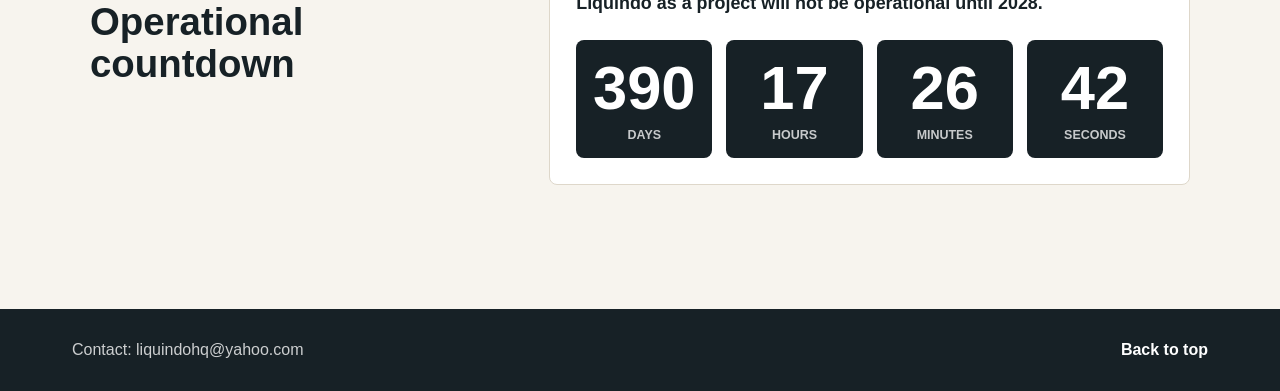
==== commit 003bde5b: "Update index.html" ====
--- a/index.html
+++ b/index.html
@@ -14,7 +14,6 @@
           <a href="#home">Introduction</a>
           <a href="#history">History</a>
           <a href="#ideology">Ideology</a>
-          <a href="#factions">Factions</a>
           <a href="#members">Members</a>
           <a href="#gallery">Gallery</a>
           <a href="#contact">Contact</a>
@@ -25,6 +24,24 @@
         <strong>Message from Liquin: Week 2</strong>
         <span>Hello, welcome to the Liquindo website! For now, improvements to the site are paused.</span>
       </aside>
+      
+      <!-- Tawk settings -->
+<script>
+var Tawk_API = Tawk_API || {};
+
+Tawk_API.customStyle = {
+  visibility: {
+    desktop: {
+      xOffset: 0,
+      yOffset: 80
+    },
+    mobile: {
+      xOffset: 0,
+      yOffset: 80
+    }
+  }
+};
+</script>
       <!--Start of Tawk.to Script-->
       <script type="text/javascript">
         var Tawk_API = Tawk_API || {}, Tawk_LoadStart = new Date();
@@ -60,20 +77,7 @@
           <p class="section-label">History</p>
           <h2>Background and important moments</h2>
         </div>
-        <div class="timeline">
-          <article>
-            <span>Start</span>
-            <p>Explain where the topic began and why it became important.</p>
-          </article>
-          <article>
-            <span>Growth</span>
-            <p>Describe major changes, events, or achievements over time.</p>
-          </article>
-          <article>
-            <span>Today</span>
-            <p>Show what the topic looks like now and why it still matters.</p>
-          </article>
-        </div>
+      
       </section>
 
       <section class="content-section" id="ideology">
@@ -86,28 +90,31 @@
           once the manifesto is ready.
         </p>
       </section>
-
-      <section class="content-section" id="factions">
-        <div>
-          <p class="section-label">Factions</p>
-          <h2>Groups and alliances</h2>
-        </div>
-        <div class="info-grid">
-          <article>
-            <strong>Faction One</strong>
-            <p>Add details about this faction, its role, and its goals.</p>
-          </article>
-          <article>
-            <strong>Faction Two</strong>
-            <p>Add details about another group and what makes it different.</p>
-          </article>
-          <article>
-            <strong>Faction Three</strong>
-            <p>Use this space for another faction or remove it if not needed.</p>
-          </article>
-        </div>
-      </section>
-
+<div class="timeline">
+  <article>
+    <span>2021</span>
+    <p>
+      Liquindo's primary conception was thought of in 2021 when Diego Liquin
+      was still in secondary school. The idea was inspired by the Netflix
+      docufilm <em>Rose Island</em>.
+    </p>
+  </article>
+  <article>
+    <span>2023–2025</span>
+    <p>
+      Since 2021, there have been multiple revivals of Liquindo, most notably
+      from Finn Vaughton (2023) and Edward Fullwood (2025), the latter of which
+      is ongoing.
+    </p>
+  </article>
+  <article>
+    <span>3 July 2025</span>
+    <p>
+      The first physical Liquindo flag was created on 3 July 2025. Other
+      merchandise has since been produced, including pin badges and stickers.
+    </p>
+  </article>
+</div>
       <section class="content-section" id="members">
         <div>
           <p class="section-label">Members</p>
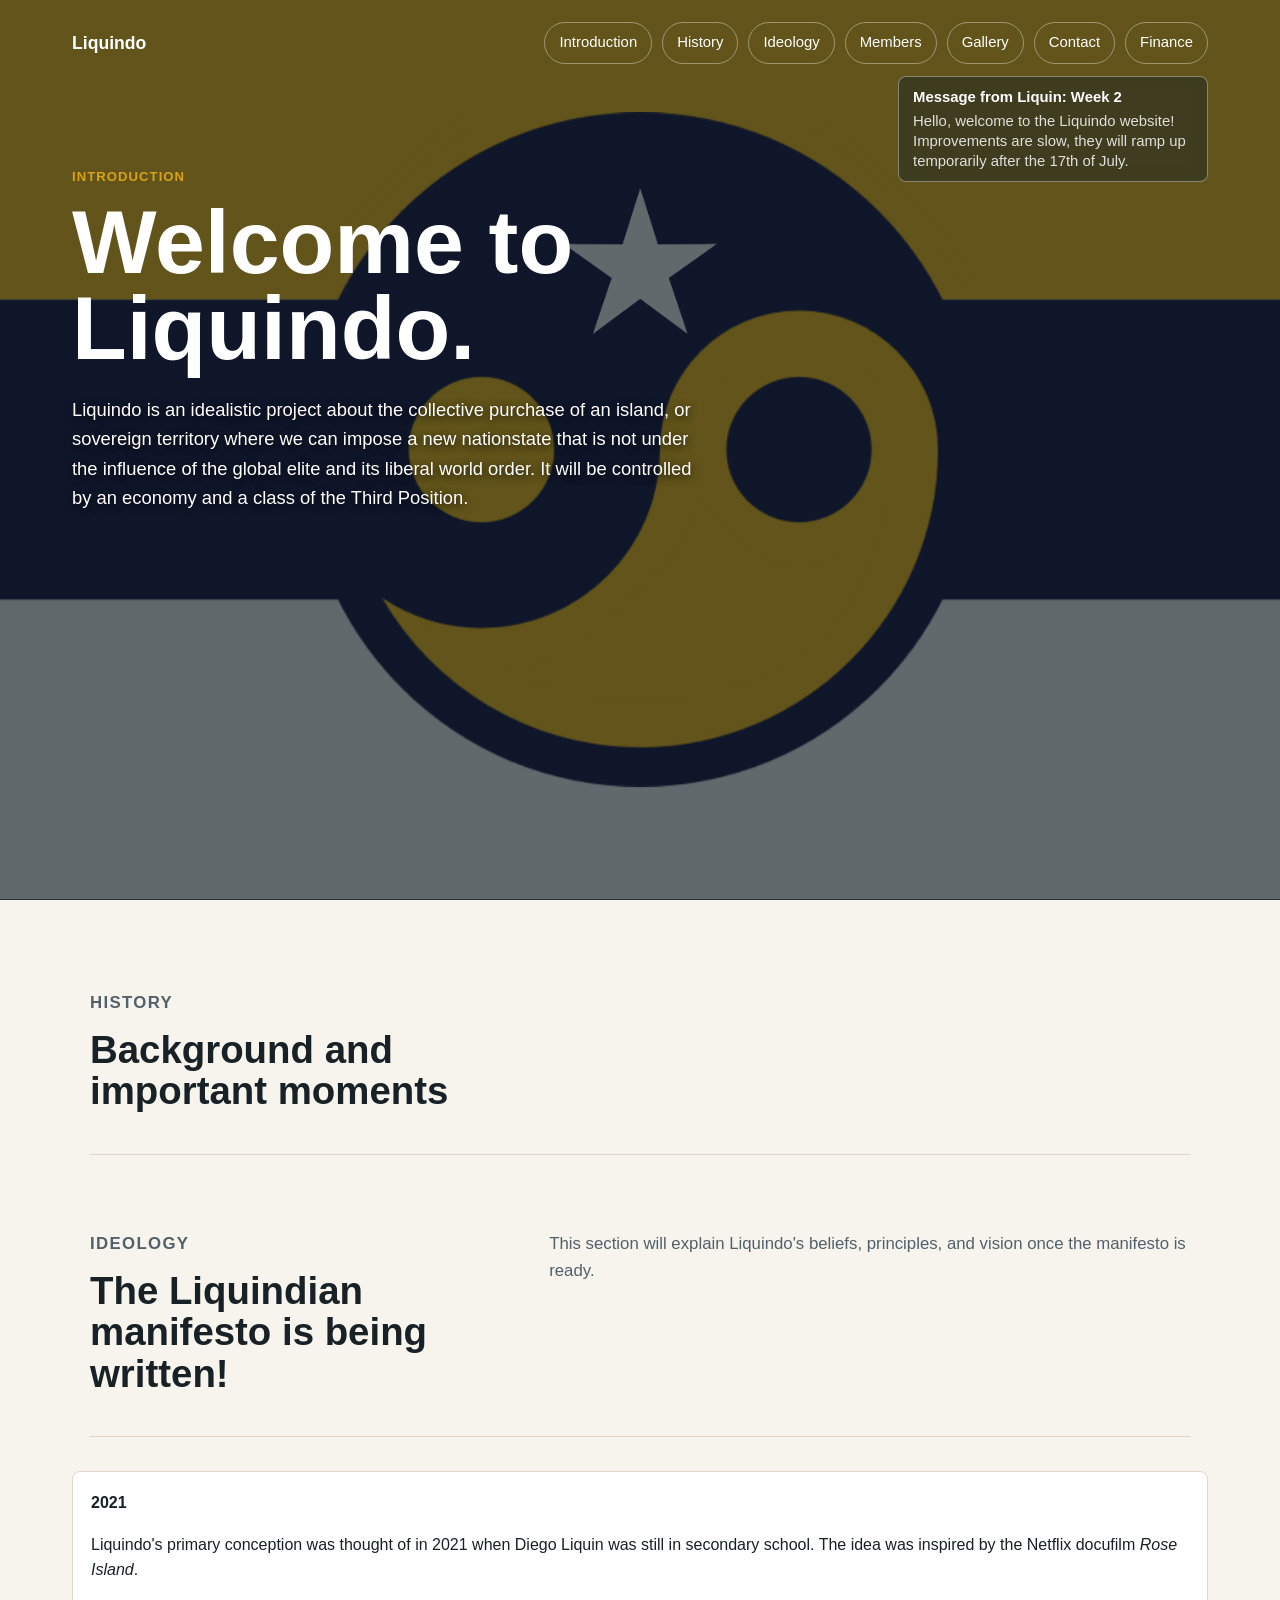
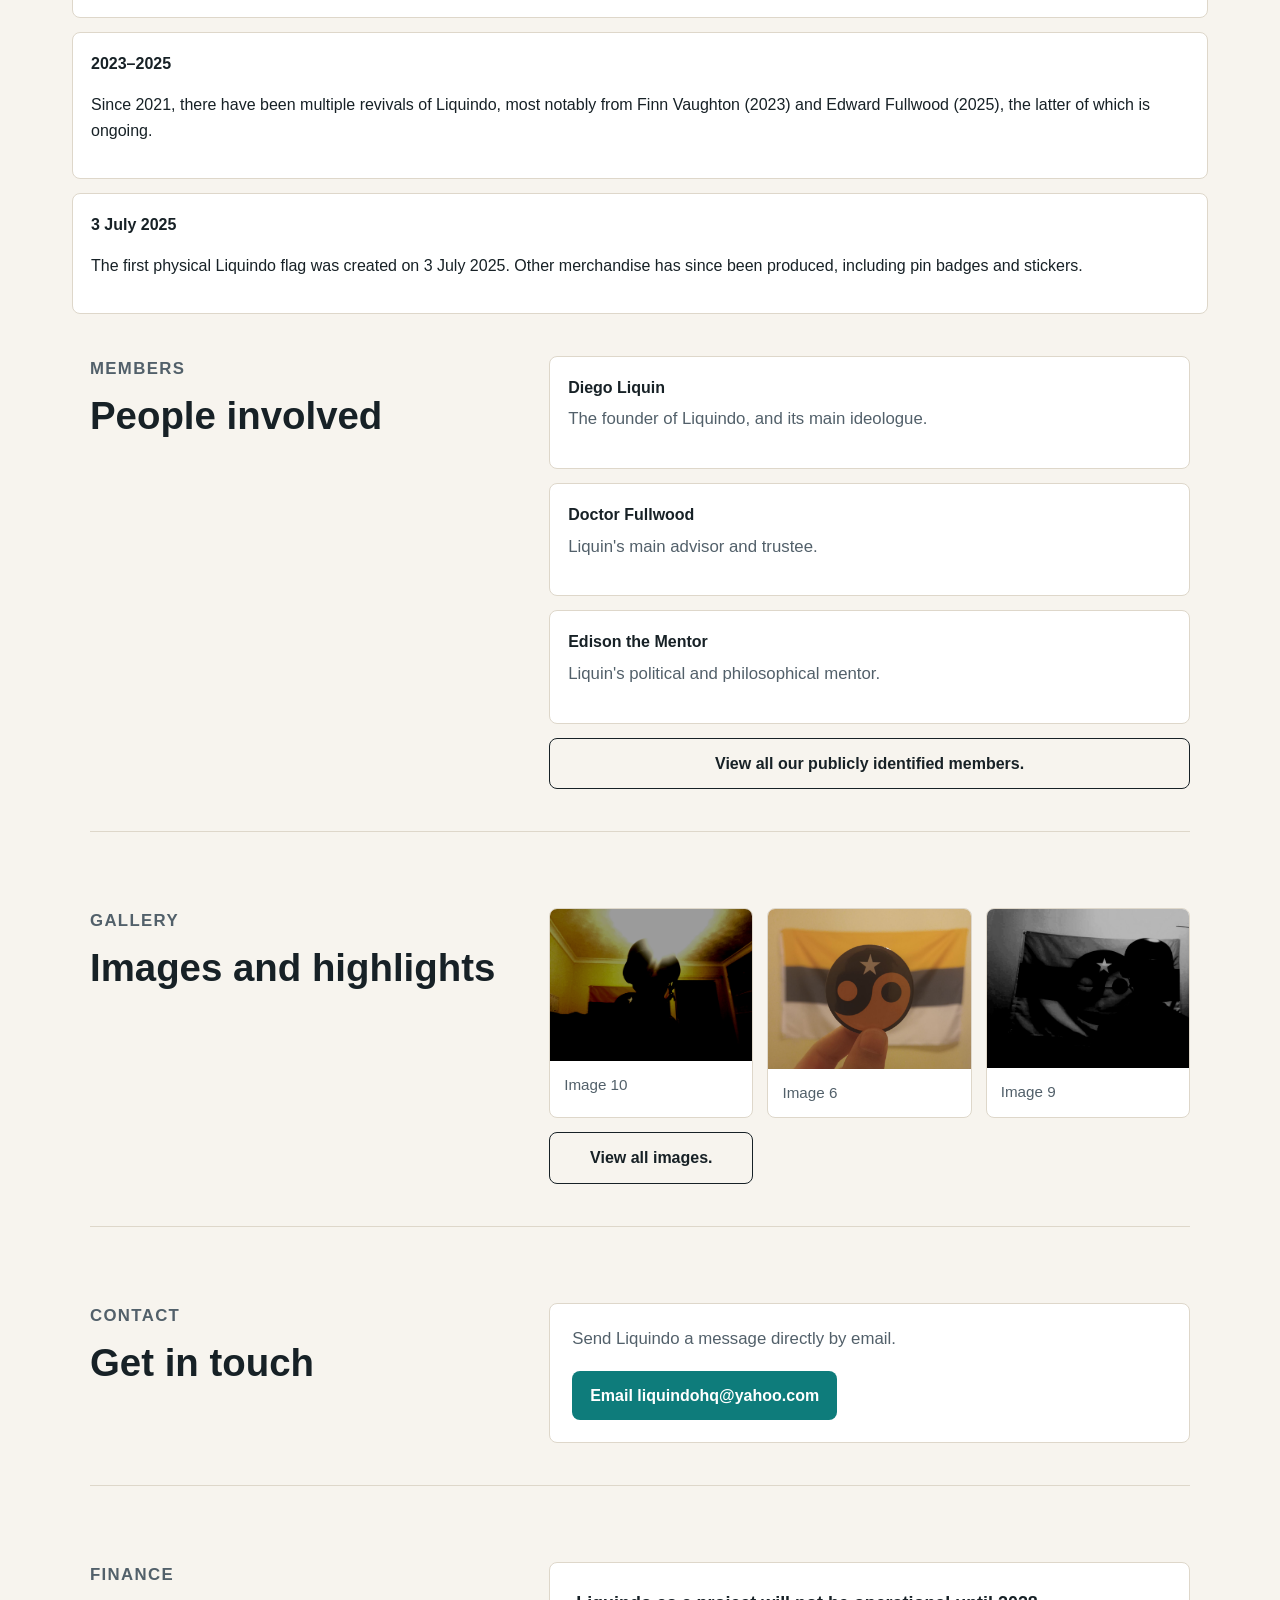
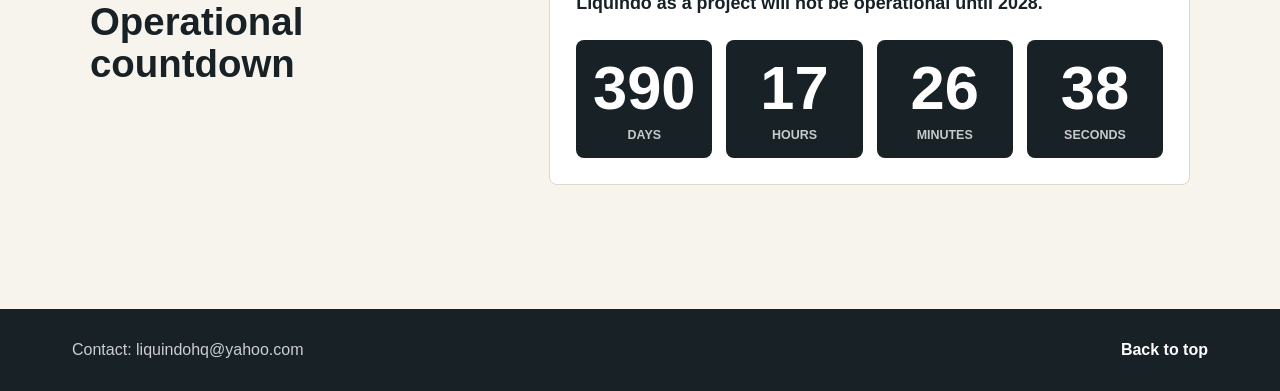
==== commit 6e1c3d5f: "Update index.html" ====
--- a/index.html
+++ b/index.html
@@ -22,7 +22,7 @@
       </nav>
       <aside class="liquin-message">
         <strong>Message from Liquin: Week 2</strong>
-        <span>Hello, welcome to the Liquindo website! For now, improvements to the site are paused.</span>
+        <span>Hello, welcome to the Liquindo website! Improvements are slow, they will ramp up temporarily after the 17th of July.</span>
       </aside>
       
       <!-- Tawk settings -->
--- a/style.css
+++ b/style.css
@@ -36,7 +36,7 @@
   position: relative;
   min-height: 100vh;
   background:
-    linear-gradient(rgba(23, 33, 38, 0.44), rgba(23, 33, 38, 0.44)),
+    linear-gradient(rgba(23, 33, 38, 0.68), rgba(23, 33, 38, 0.68)),
     url("images/liquindo-intro.png");
   background-position: center;
   background-size: cover;
@@ -109,8 +109,8 @@
 .hero {
   display: flex;
   align-items: center;
-  min-height: calc(100vh - 86px);
-  padding: 40px min(6vw, 72px) 80px;
+  min-height: calc100vh;
+  padding: 80px min(6vw, 72px);
 }
 
 .hero-content {
@@ -156,8 +156,9 @@
 .hero p:not(.eyebrow) {
   max-width: 620px;
   margin: 24px 0 34px;
-  color: rgba(255, 255, 255, 0.88);
-  font-size: 1.1rem;
+  color: #ffffff;
+  font-size: 1.15rem;
+  text-shadow: 0 2px 8px rgba(0,0,0,0.8);
 }
 
 main {
@@ -540,3 +541,6 @@
     padding: 22px;
   }
 }
+iframe[title="chat widget"] {
+  bottom: 90px !important;
+}
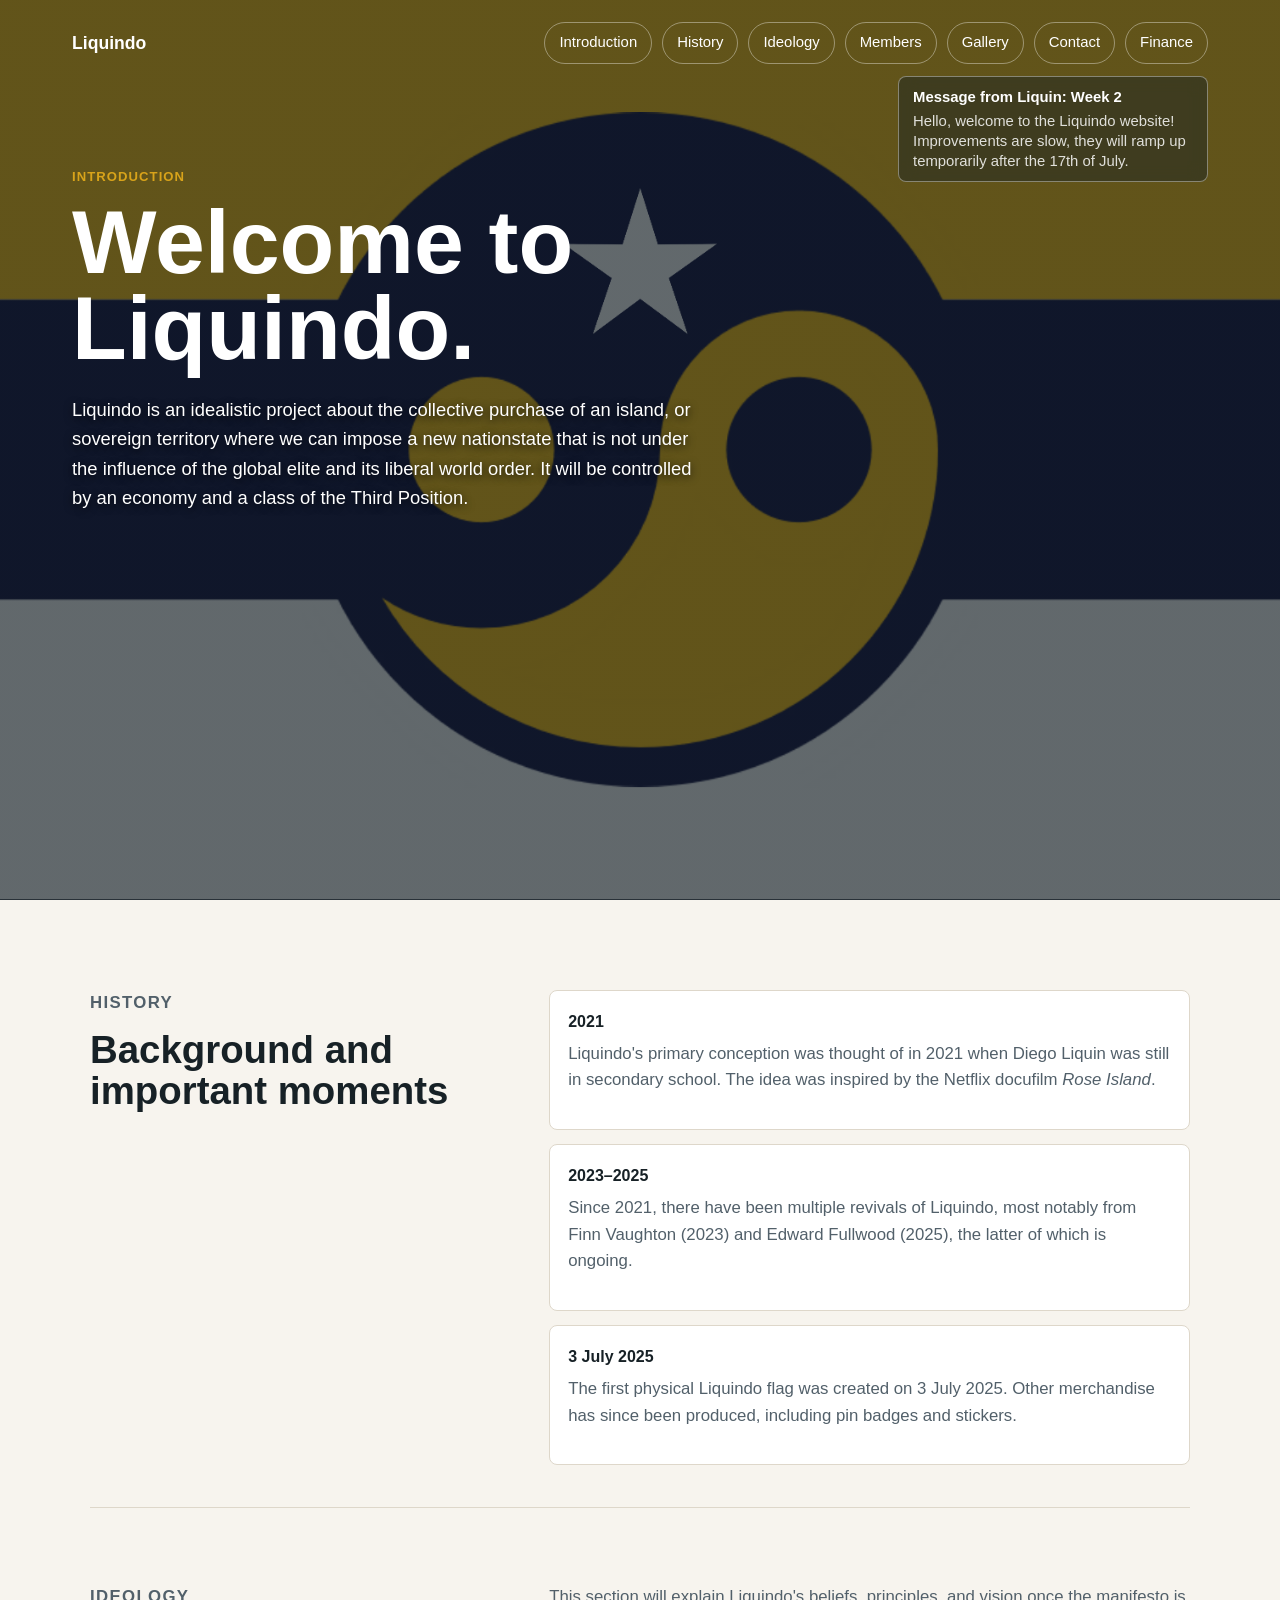
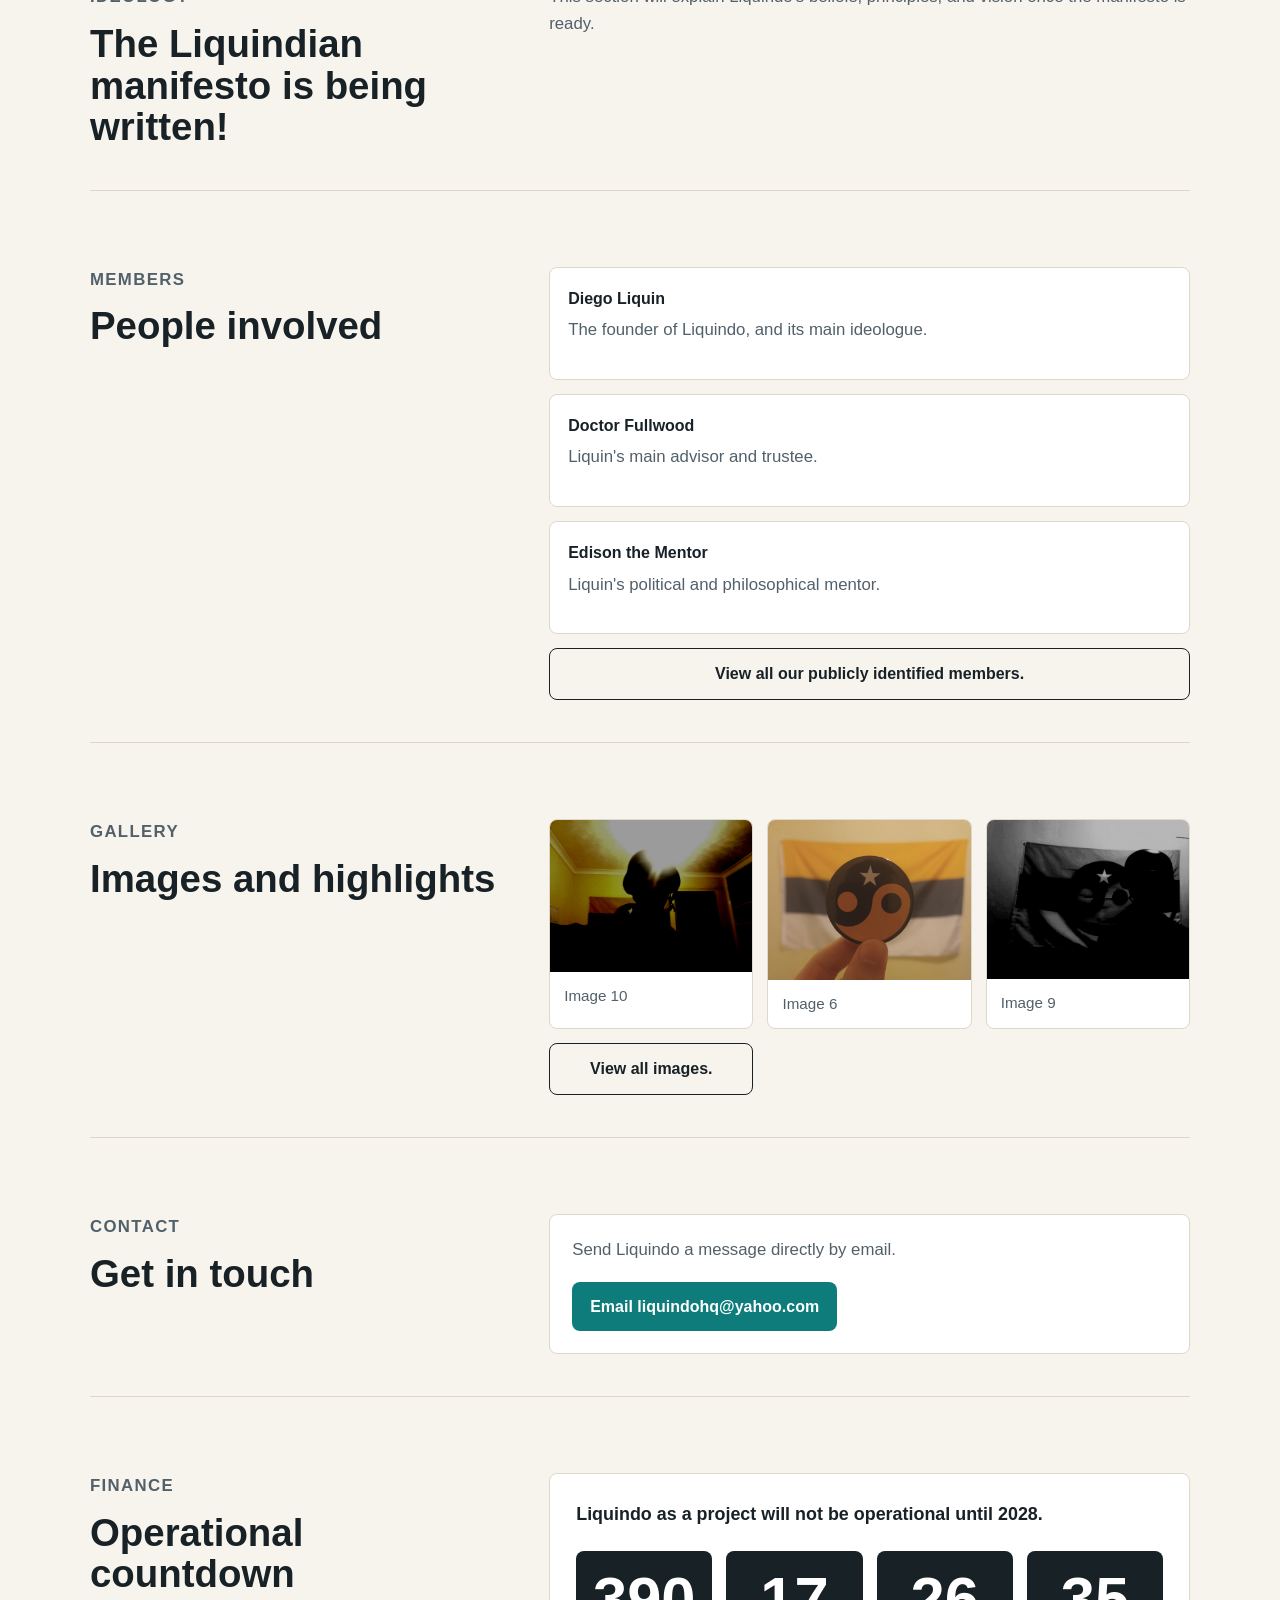
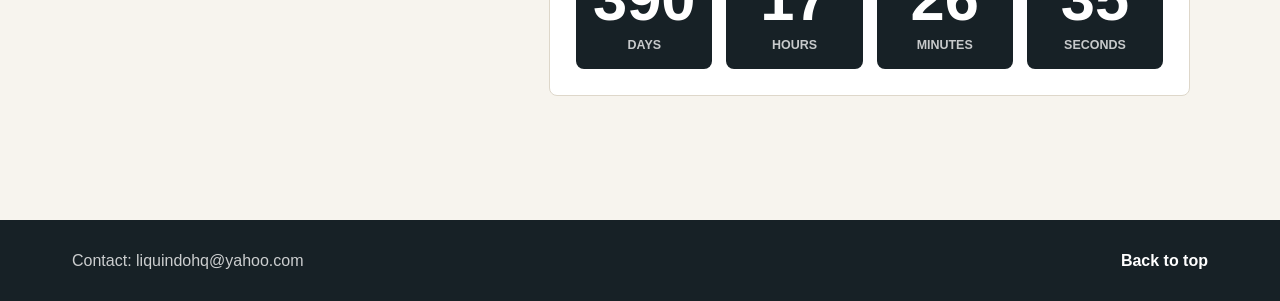
==== commit 93ea2033: "Update index.html" ====
--- a/index.html
+++ b/index.html
@@ -72,14 +72,40 @@
     </header>
 
     <main>
-      <section class="content-section split" id="history">
-        <div>
-          <p class="section-label">History</p>
-          <h2>Background and important moments</h2>
-        </div>
-      
-      </section>
-
+<section class="content-section" id="history">
+  <div>
+    <p class="section-label">History</p>
+    <h2>Background and important moments</h2>
+  </div>
+
+  <div class="timeline">
+    <article>
+      <span>2021</span>
+      <p>
+        Liquindo's primary conception was thought of in 2021 when Diego Liquin
+        was still in secondary school. The idea was inspired by the Netflix
+        docufilm <em>Rose Island</em>.
+      </p>
+    </article>
+
+    <article>
+      <span>2023–2025</span>
+      <p>
+        Since 2021, there have been multiple revivals of Liquindo, most notably
+        from Finn Vaughton (2023) and Edward Fullwood (2025), the latter of
+        which is ongoing.
+      </p>
+    </article>
+
+    <article>
+      <span>3 July 2025</span>
+      <p>
+        The first physical Liquindo flag was created on 3 July 2025. Other
+        merchandise has since been produced, including pin badges and stickers.
+      </p>
+    </article>
+  </div>
+</section>
       <section class="content-section" id="ideology">
         <div>
           <p class="section-label">Ideology</p>
@@ -90,31 +116,7 @@
           once the manifesto is ready.
         </p>
       </section>
-<div class="timeline">
-  <article>
-    <span>2021</span>
-    <p>
-      Liquindo's primary conception was thought of in 2021 when Diego Liquin
-      was still in secondary school. The idea was inspired by the Netflix
-      docufilm <em>Rose Island</em>.
-    </p>
-  </article>
-  <article>
-    <span>2023–2025</span>
-    <p>
-      Since 2021, there have been multiple revivals of Liquindo, most notably
-      from Finn Vaughton (2023) and Edward Fullwood (2025), the latter of which
-      is ongoing.
-    </p>
-  </article>
-  <article>
-    <span>3 July 2025</span>
-    <p>
-      The first physical Liquindo flag was created on 3 July 2025. Other
-      merchandise has since been produced, including pin badges and stickers.
-    </p>
-  </article>
-</div>
+      
       <section class="content-section" id="members">
         <div>
           <p class="section-label">Members</p>
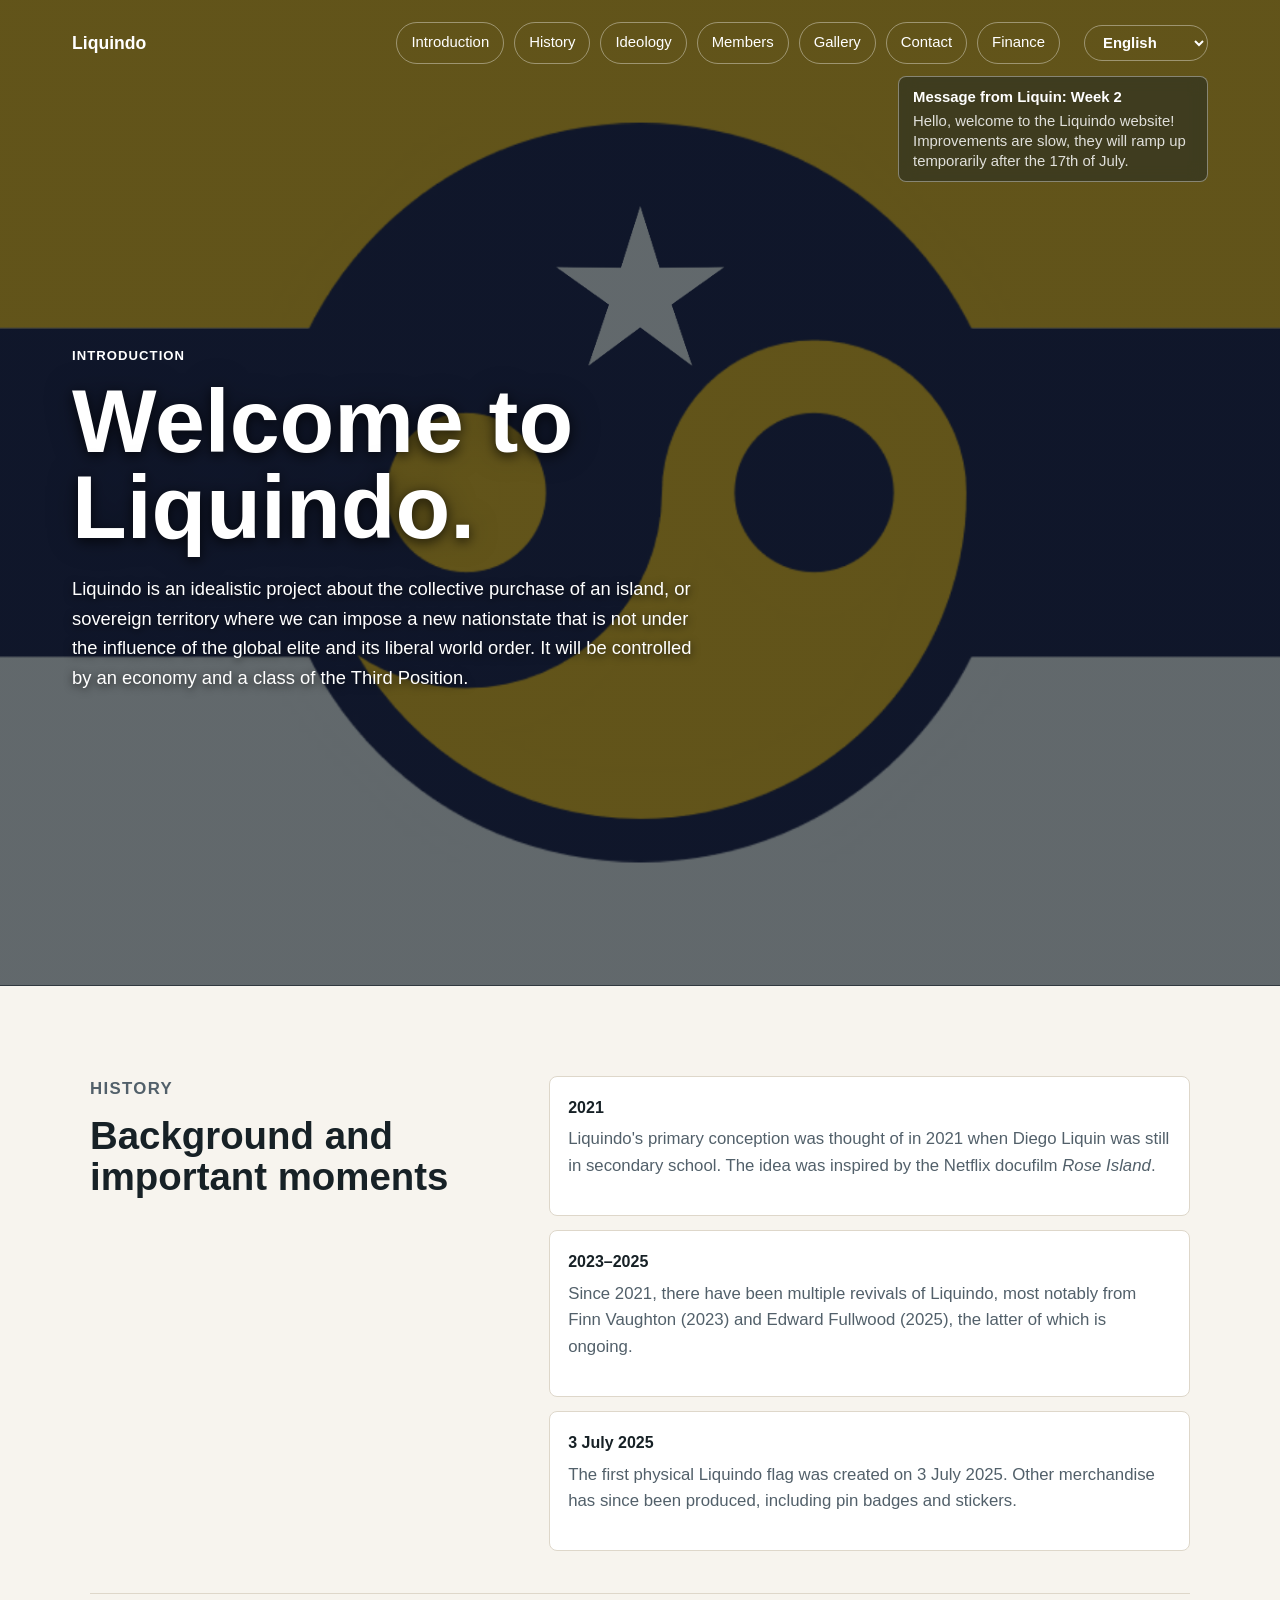
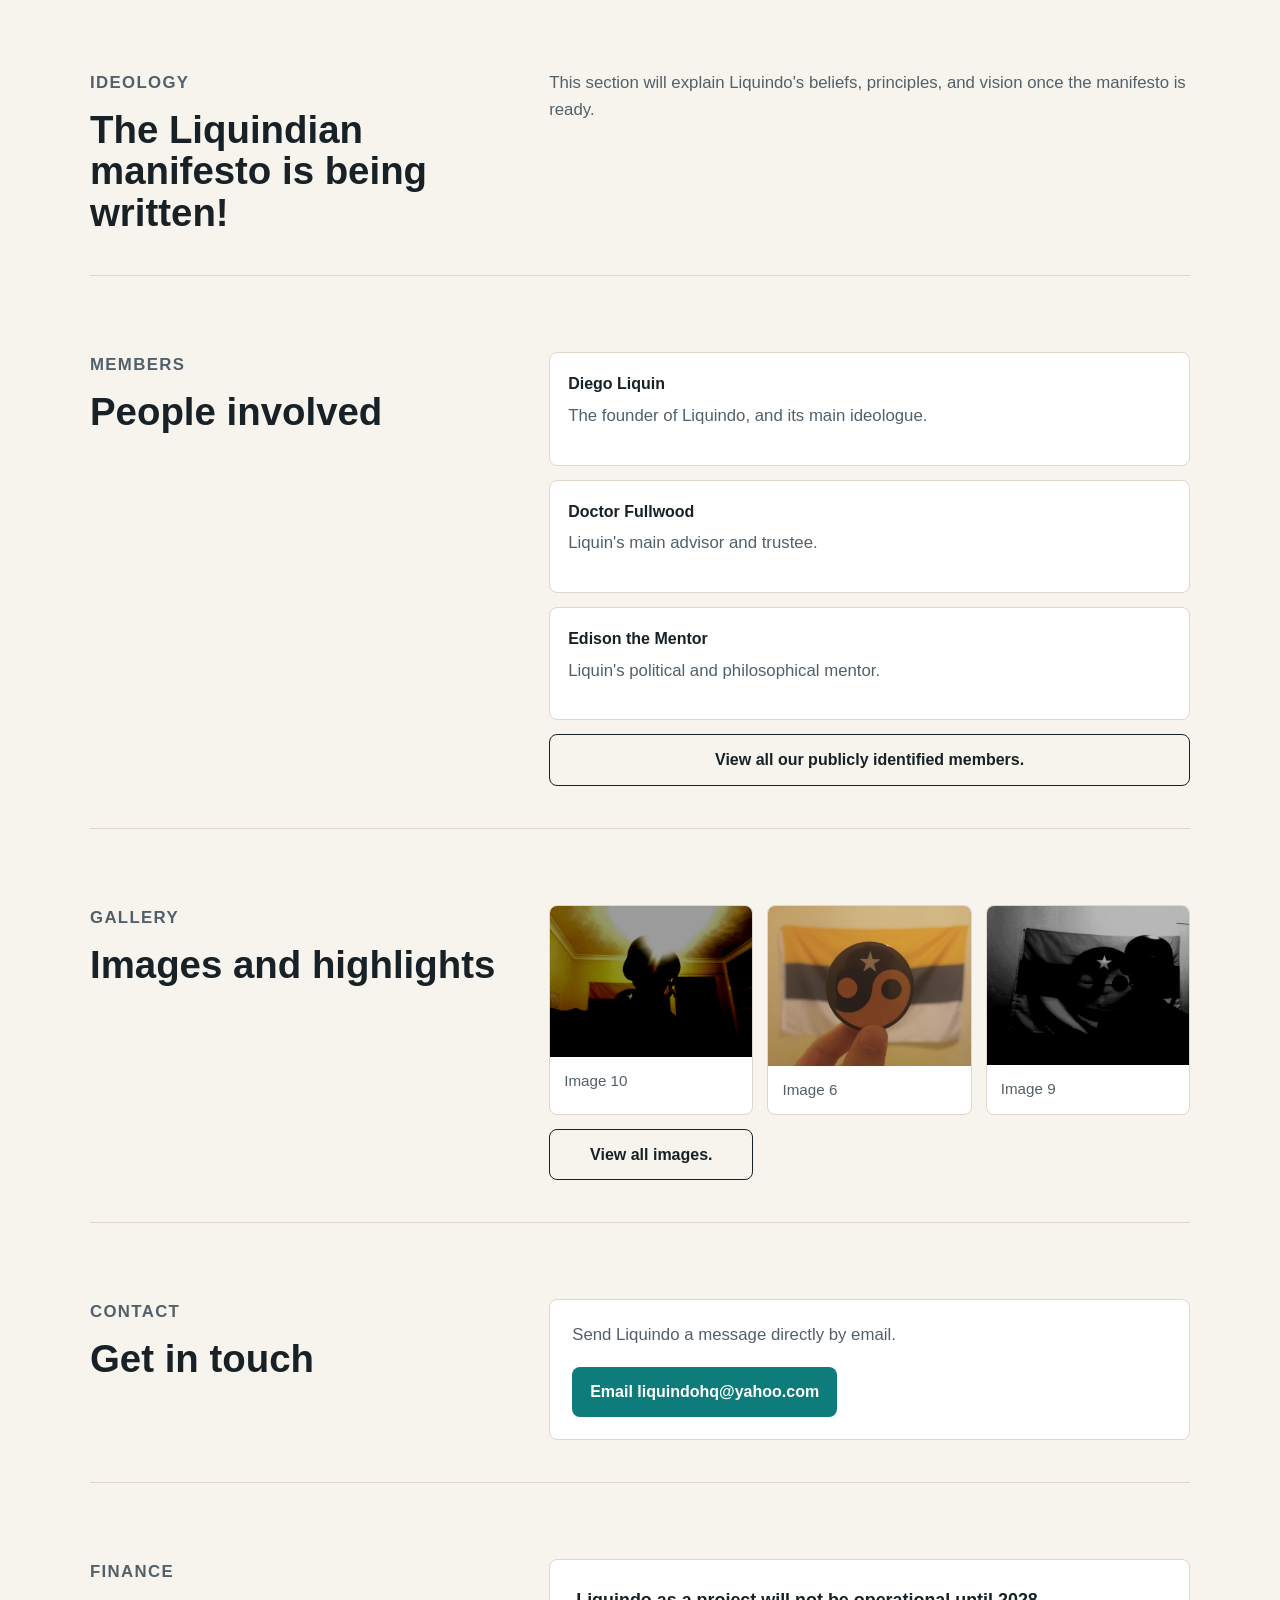
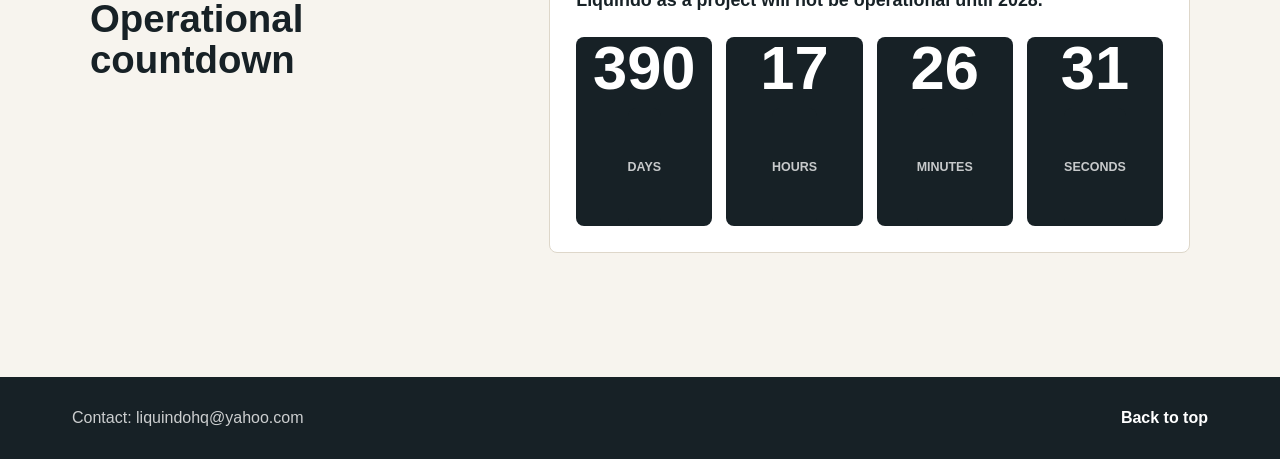
==== commit 472d5086: "Add language switcher to navigation and i18n data attributes" ====
--- a/index.html
+++ b/index.html
@@ -11,18 +11,28 @@
       <nav class="topbar" aria-label="Main navigation">
         <a class="brand" href="#home">Liquindo</a>
         <div class="nav-links">
-          <a href="#home">Introduction</a>
-          <a href="#history">History</a>
-          <a href="#ideology">Ideology</a>
-          <a href="#members">Members</a>
-          <a href="#gallery">Gallery</a>
-          <a href="#contact">Contact</a>
-          <a href="#finance">Finance</a>
-        </div>
+          <a href="#home" data-i18n="nav.introduction">Introduction</a>
+          <a href="#history" data-i18n="nav.history">History</a>
+          <a href="#ideology" data-i18n="nav.ideology">Ideology</a>
+          <a href="#members" data-i18n="nav.members">Members</a>
+          <a href="#gallery" data-i18n="nav.gallery">Gallery</a>
+          <a href="#contact" data-i18n="nav.contact">Contact</a>
+          <a href="#finance" data-i18n="nav.finance">Finance</a>
+        </div>
+        <select id="language-switcher" class="language-switcher" aria-label="Select language">
+          <option value="en">English</option>
+          <option value="es">Español</option>
+          <option value="fr">Français</option>
+          <option value="de">Deutsch</option>
+          <option value="ru">Русский</option>
+          <option value="pt">Português</option>
+          <option value="pl">Polski</option>
+          <option value="zh">中文</option>
+        </select>
       </nav>
       <aside class="liquin-message">
-        <strong>Message from Liquin: Week 2</strong>
-        <span>Hello, welcome to the Liquindo website! Improvements are slow, they will ramp up temporarily after the 17th of July.</span>
+        <strong data-i18n="message.title">Message from Liquin: Week 2</strong>
+        <span data-i18n="message.text">Hello, welcome to the Liquindo website! Improvements are slow, they will ramp up temporarily after the 17th of July.</span>
       </aside>
       
       <!-- Tawk settings -->
@@ -58,9 +68,9 @@
 
       <section class="hero" id="home">
         <div class="hero-content">
-          <p class="eyebrow">Introduction</p>
-          <h1>Welcome to Liquindo.</h1>
-          <p>
+          <p class="eyebrow" data-i18n="hero.eyebrow">Introduction</p>
+          <h1 data-i18n="hero.title">Welcome to Liquindo.</h1>
+          <p data-i18n="hero.description">
             Liquindo is an idealistic project about the collective purchase of
             an island, or sovereign territory where we can impose a new
             nationstate that is not under the influence of the global elite and
@@ -74,8 +84,8 @@
     <main>
 <section class="content-section" id="history">
   <div>
-    <p class="section-label">History</p>
-    <h2>Background and important moments</h2>
+    <p class="section-label" data-i18n="section.history">History</p>
+    <h2 data-i18n="section.history.title">Background and important moments</h2>
   </div>
 
   <div class="timeline">
@@ -108,10 +118,10 @@
 </section>
       <section class="content-section" id="ideology">
         <div>
-          <p class="section-label">Ideology</p>
-          <h2>The Liquindian manifesto is being written!</h2>
-        </div>
-        <p>
+          <p class="section-label" data-i18n="section.ideology">Ideology</p>
+          <h2 data-i18n="section.ideology.title">The Liquindian manifesto is being written!</h2>
+        </div>
+        <p data-i18n="section.ideology.description">
           This section will explain Liquindo's beliefs, principles, and vision
           once the manifesto is ready.
         </p>
@@ -119,30 +129,30 @@
       
       <section class="content-section" id="members">
         <div>
-          <p class="section-label">Members</p>
-          <h2>People involved</h2>
+          <p class="section-label" data-i18n="section.members">Members</p>
+          <h2 data-i18n="section.members.title">People involved</h2>
         </div>
         <div class="info-grid">
           <article>
-            <strong>Diego Liquin</strong>
-            <p>The founder of Liquindo, and its main ideologue.</p>
+            <strong data-i18n="member.diego">Diego Liquin</strong>
+            <p data-i18n="member.diego.desc">The founder of Liquindo, and its main ideologue.</p>
           </article>
           <article>
-            <strong>Doctor Fullwood</strong>
-            <p>Liquin's main advisor and trustee.</p>
+            <strong data-i18n="member.fullwood">Doctor Fullwood</strong>
+            <p data-i18n="member.fullwood.desc">Liquin's main advisor and trustee.</p>
           </article>
           <article>
-            <strong>Edison the Mentor</strong>
-            <p>Liquin's political and philosophical mentor.</p>
+            <strong data-i18n="member.edison">Edison the Mentor</strong>
+            <p data-i18n="member.edison.desc">Liquin's political and philosophical mentor.</p>
           </article>
-          <a class="section-link" href="members.html">View all our publicly identified members.</a>
+          <a class="section-link" href="members.html" data-i18n="link.members">View all our publicly identified members.</a>
         </div>
       </section>
 
       <section class="content-section" id="gallery">
         <div>
-          <p class="section-label">Gallery</p>
-          <h2>Images and highlights</h2>
+          <p class="section-label" data-i18n="section.gallery">Gallery</p>
+          <h2 data-i18n="section.gallery.title">Images and highlights</h2>
         </div>
         <div class="gallery-grid">
           <figure>
@@ -166,18 +176,18 @@
             />
             <figcaption>Image 9</figcaption>
           </figure>
-          <a class="section-link" href="gallery.html">View all images.</a>
+          <a class="section-link" href="gallery.html" data-i18n="link.gallery">View all images.</a>
         </div>
       </section>
 
       <section class="content-section" id="contact">
         <div>
-          <p class="section-label">Contact</p>
-          <h2>Get in touch</h2>
+          <p class="section-label" data-i18n="section.contact">Contact</p>
+          <h2 data-i18n="section.contact.title">Get in touch</h2>
         </div>
         <div class="contact-card">
-          <p>Send Liquindo a message directly by email.</p>
-          <a class="email-button" href="mailto:liquindohq@yahoo.com">
+          <p data-i18n="section.contact.message">Send Liquindo a message directly by email.</p>
+          <a class="email-button" href="mailto:liquindohq@yahoo.com" data-i18n="link.email">
             Email liquindohq@yahoo.com
           </a>
         </div>
@@ -185,27 +195,27 @@
 
       <section class="content-section finance-section" id="finance">
         <div>
-          <p class="section-label">Finance</p>
-          <h2>Operational countdown</h2>
+          <p class="section-label" data-i18n="section.finance">Finance</p>
+          <h2 data-i18n="section.finance.title">Operational countdown</h2>
         </div>
         <div class="countdown-panel">
-          <p>Liquindo as a project will not be operational until 2028.</p>
+          <p data-i18n="section.finance.description">Liquindo as a project will not be operational until 2028.</p>
           <div class="countdown" aria-label="Countdown until 2028">
             <span>
               <strong id="days">000</strong>
-              Days
+              <span data-i18n="countdown.days">Days</span>
             </span>
             <span>
               <strong id="hours">00</strong>
-              Hours
+              <span data-i18n="countdown.hours">Hours</span>
             </span>
             <span>
               <strong id="minutes">00</strong>
-              Minutes
+              <span data-i18n="countdown.minutes">Minutes</span>
             </span>
             <span>
               <strong id="seconds">00</strong>
-              Seconds
+              <span data-i18n="countdown.seconds">Seconds</span>
             </span>
           </div>
         </div>
@@ -213,9 +223,10 @@
     </main>
 
     <footer>
-      <p>Contact: liquindohq@yahoo.com</p>
-      <a href="#home">Back to top</a>
+      <p data-i18n="footer.contact">Contact: liquindohq@yahoo.com</p>
+      <a href="#home" data-i18n="footer.top">Back to top</a>
     </footer>
+    <script src="i18n.js"></script>
     <script>
       const launchDate = new Date("2028-01-01T00:00:00");
       const units = {
--- a/style.css
+++ b/style.css
@@ -40,6 +40,25 @@
     url("images/liquindo-intro.png");
   background-position: center;
   background-size: cover;
+  background-repeat: no-repeat;
+  color: #ffffff;
+  overflow: hidden;
+}
+
+.topbar,
+.hero,
+.liquin-message {
+  position: relative;
+  z-index: 2;
+  color: #ffffff;
+}
+
+.brand,
+.topbar a,
+.hero h1,
+.hero p,
+.hero .eyebrow,
+.liquin-message {
   color: #ffffff;
 }
 
@@ -54,6 +73,7 @@
   justify-content: space-between;
   gap: 24px;
   padding: 22px min(6vw, 72px);
+  flex-wrap: wrap;
 }
 
 .brand {
@@ -66,6 +86,7 @@
   flex-wrap: wrap;
   gap: 10px;
   justify-content: flex-end;
+  flex: 1;
 }
 
 .nav-links a {
@@ -79,6 +100,35 @@
 .nav-links a:hover {
   background: rgba(255, 255, 255, 0.16);
   transform: translateY(-2px);
+}
+
+.language-switcher {
+  border: 1px solid rgba(255, 255, 255, 0.38);
+  border-radius: 999px;
+  padding: 8px 14px;
+  font-size: 0.93rem;
+  background: transparent;
+  color: #ffffff;
+  cursor: pointer;
+  transition: background 0.2s ease, transform 0.2s ease;
+  font-weight: 600;
+  min-width: 110px;
+}
+
+.language-switcher:hover {
+  background: rgba(255, 255, 255, 0.16);
+  transform: translateY(-2px);
+}
+
+.language-switcher option {
+  background: var(--ink);
+  color: #ffffff;
+  padding: 8px 14px;
+  border: none;
+}
+
+.language-switcher option:hover {
+  background: var(--teal);
 }
 
 .liquin-message {
@@ -109,7 +159,7 @@
 .hero {
   display: flex;
   align-items: center;
-  min-height: calc100vh;
+  min-height: calc(100vh);
   padding: 80px min(6vw, 72px);
 }
 
@@ -151,6 +201,11 @@
   margin: 0;
   font-size: clamp(2.6rem, 7vw, 5.8rem);
   line-height: 0.96;
+  color: #ffffff;
+  font-weight: 900;
+  text-shadow:
+    0 3px 12px rgba(0, 0, 0, 0.65),
+    0 0 30px rgba(0, 0, 0, 0.35);
 }
 
 .hero p:not(.eyebrow) {
@@ -255,7 +310,7 @@
   display: grid;
   min-height: 340px;
   place-items: center;
-  background: #070a2c;
+  background: linear-gradient(135deg, #ffffff 0%, #f7f4ee 50%, #070a2c 100%);
   padding: 18px;
 }
 
@@ -455,6 +510,11 @@
 
   .nav-links {
     justify-content: flex-start;
+    flex: none;
+  }
+
+  .language-switcher {
+    align-self: flex-start;
   }
 
   .liquin-message {
@@ -540,7 +600,14 @@
   .selected-description {
     padding: 22px;
   }
-}
+
+  .language-switcher {
+    min-width: 90px;
+    font-size: 0.85rem;
+    padding: 6px 12px;
+  }
+}
+
 iframe[title="chat widget"] {
   bottom: 90px !important;
 }
